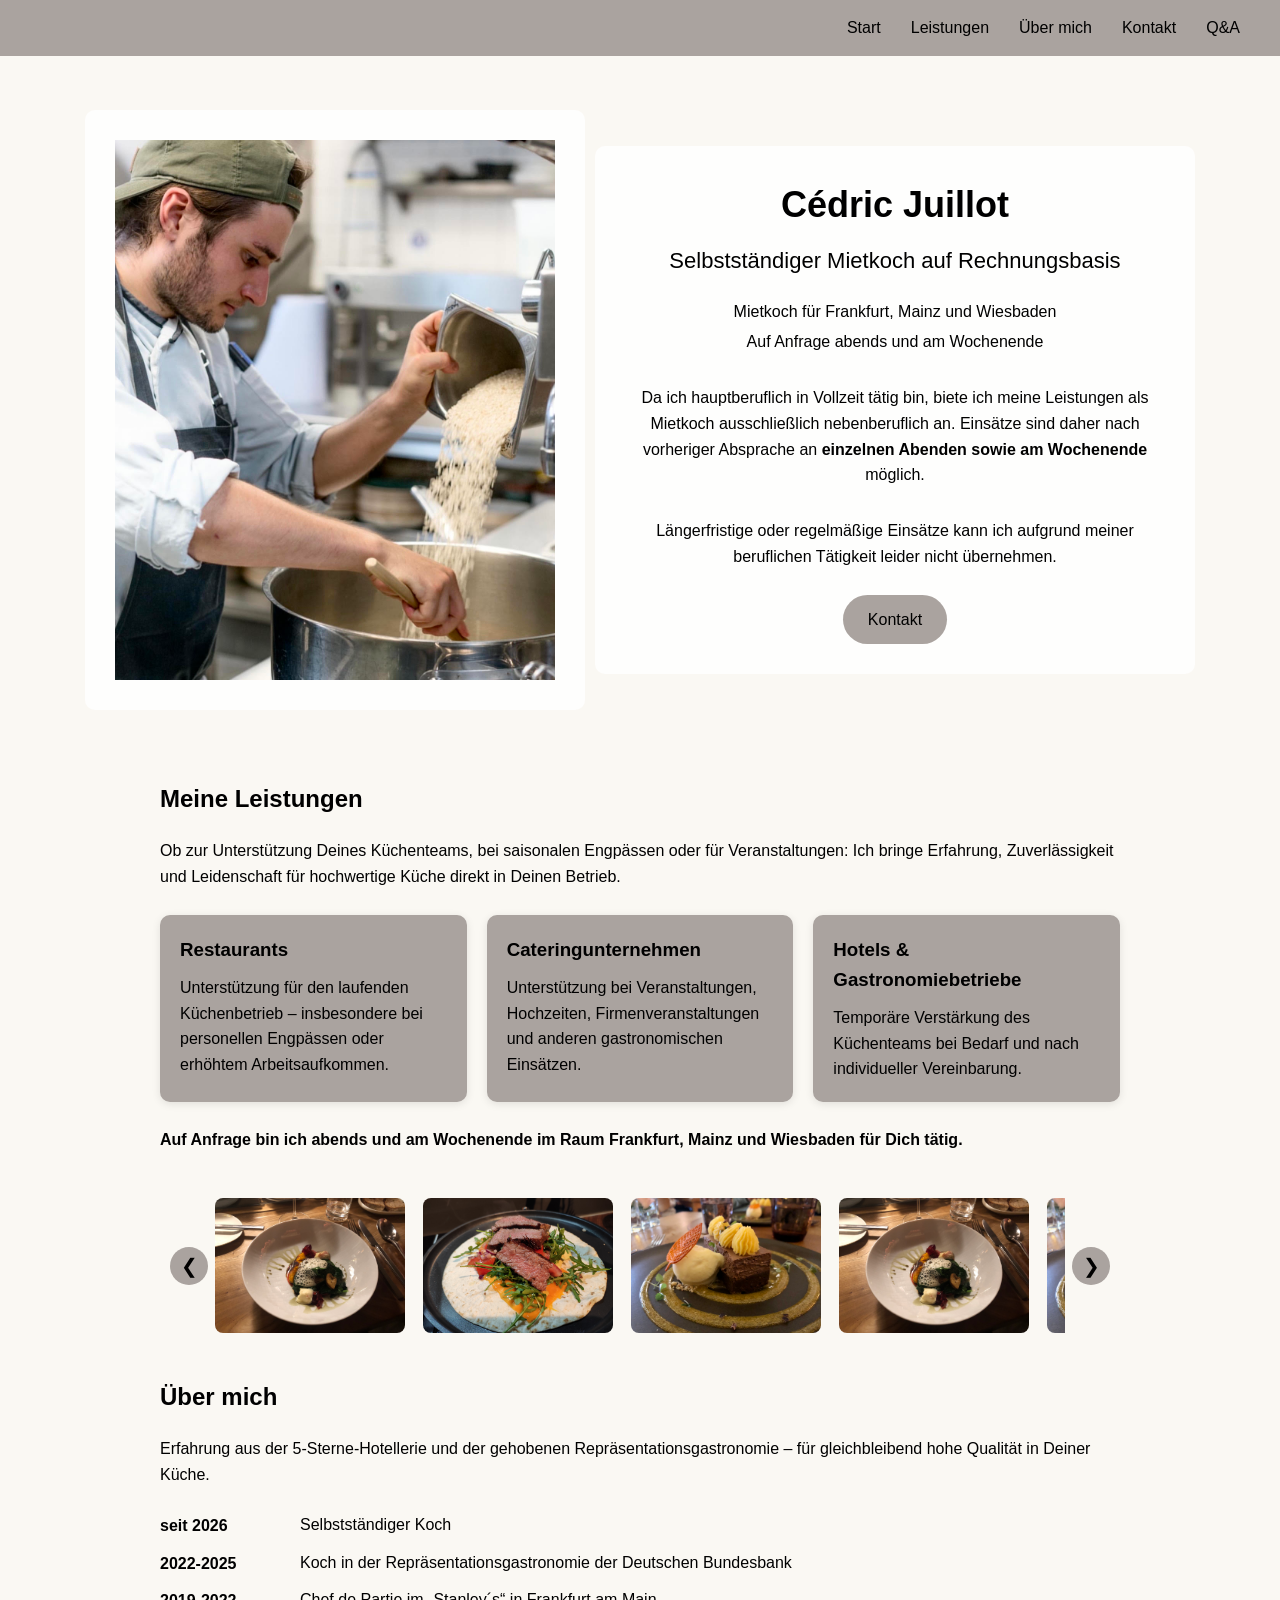
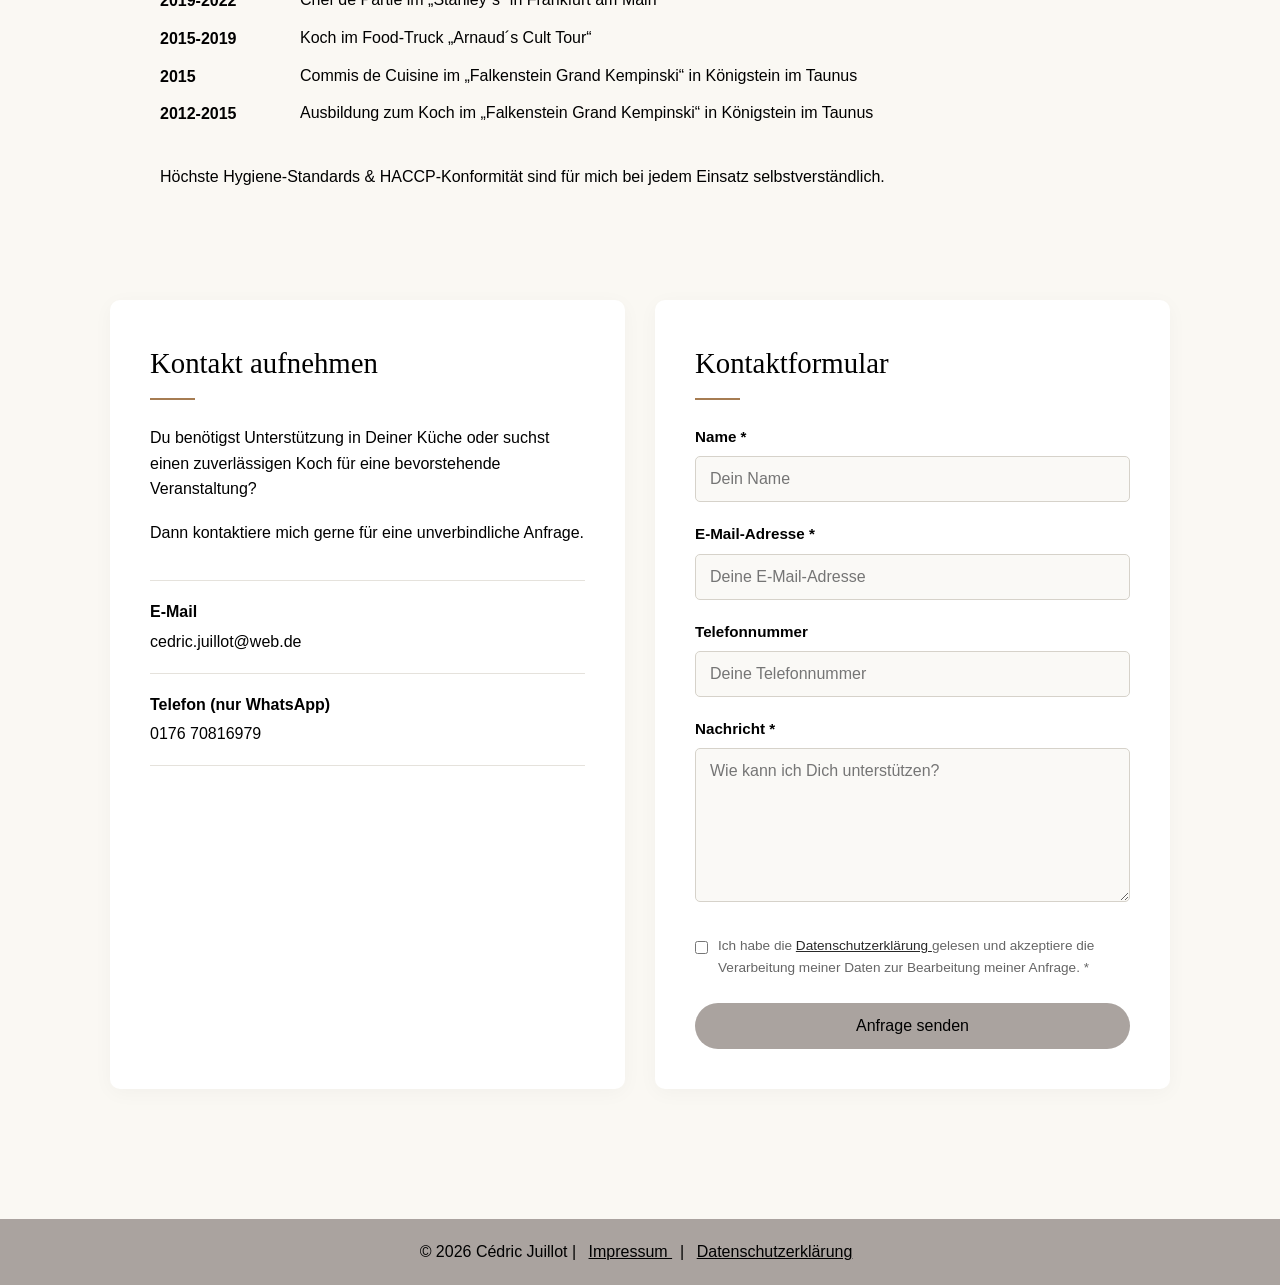
==== index.html @ 4d3fab97 "Add files via upload" ====
<!DOCTYPE html>
<html lang="de">

<head>

    <meta charset="UTF-8">
    <meta name="viewport" content="width=device-width, initial-scale=1.0">

    <title>Mietkoch Frankfurt, Mainz & Wiesbaden</title>

    <meta name="description" content="Selbstständiger Mietkoch für Restaurants, Hotels und Cateringunternehmen in Frankfurt, Mainz und Wiesbaden. Unterstützung am Abend und am Wochenende auf Anfrage.">

    <meta name="keywords" content="Mietkoch, Küchenhilfe, Restaurant, Gastronomie, Aushilfskoch, Koch, Mietkoch Frankfurt, Mietkoch Mainz, Mietkoch Wiesbaden, Mietkoch Hessen, Koch Hessen, Mietkoch Rhein-Main-Gebiet, Koch Rhein-Main-Gebiet, Mietkoch Rheinland-Pfalz, Koch Rheinland-Pfalz, auf Rechnungsbasis, selbstständiger Koch, Koch mieten Frankfurt, Vertretungskoch, Leihkoch, freiberuflicher Koch, Freelancer Koch, Leihkoch, Honorarkoch, Koch mieten Mainz, Koch mieten Wiesbaden, Koch mieten Frankfurt, Catering Koch">

    <meta name="author" content="Cédric Juillot">

    <meta name="robots" content="index, follow">

    <link rel="canonical" href="https://www.mietkoch-rheinmain.de/">

    <link rel="stylesheet" href="Juillot_Cedric.css">

    <!-- Strukturierte Daten für lokale Dienstleister -->
<script type="application/ld+json">
{
  "@context": "https://schema.org",
  "@type": "ProfessionalService",
  "name": "Cédric Juillot - Mietkoch",
  "image": "https://www.mietkoch-rheinmain.de/pictures/ich_bunt.jpg",
  "url": "https://www.mietkoch-rheinmain.de/",
  "telephone": "+4917670816979",
  "email": "cedric.juillot@web.de",
  "areaServed": [
    { "@type": "City", "name": "Frankfurt am Main" },
    { "@type": "City", "name": "Mainz" },
    { "@type": "City", "name": "Wiesbaden" }
  ],
  "knowsAbout": ["Gastronomie", "Catering", "HACCP", "Küchenleitung"],
  "description": "Selbstständiger Mietkoch für Restaurants, Hotels und Cateringunternehmen auf Rechnungsbasis."
}
</script>

<!-- Open Graph Meta Tags (für schöne Vorschauen beim Teilen auf WhatsApp/Social Media) -->
<meta property="og:title" content="Mietkoch Frankfurt, Mainz & Wiesbaden | Cédric Juillot">
<meta property="og:description" content="Selbstständiger Mietkoch für Restaurants, Hotels und Cateringunternehmen auf Rechnungsbasis.">
<meta property="og:image" content="https://www.mietkoch-rheinmain.de/pictures/ich_bunt.jpg">
<meta property="og:url" content="https://www.mietkoch-rheinmain.de/">
<meta property="og:type" content="website">

</head>


<body>


<!-- =========================
     NAVIGATION
========================= -->

<header>

    <nav>

        <a href="#start">Start</a>
        <a href="#leistungen">Leistungen</a>
        <a href="#ueber-mich">Über mich</a>
        <a href="#kontakt">Kontakt</a>
        <a href="faq.html">Q&A</a>

    </nav>

</header>


<!-- =========================
     STARTSEITE / HERO
========================= -->

<section class="hero" id="start">

    <img
        src="pictures/ich_bunt.jpg"
        alt="Cédric Juillot – selbstständiger Mietkoch in Frankfurt"
    >

    <div class="hero-text">

        <h1>Cédric Juillot</h1>

        <h2>Selbstständiger Mietkoch auf Rechnungsbasis</h2>

        <p>
            Mietkoch für Frankfurt, Mainz und Wiesbaden
        </p>

        <p>
            Auf Anfrage abends und am Wochenende
        </p>
        <br>
        <p>Da ich hauptberuflich in Vollzeit tätig bin, biete ich meine Leistungen als Mietkoch ausschließlich nebenberuflich an. Einsätze sind daher nach vorheriger Absprache an <strong> einzelnen Abenden sowie am Wochenende </strong>möglich.</p>
        <br>
        <p>Längerfristige oder regelmäßige Einsätze kann ich aufgrund meiner beruflichen Tätigkeit leider nicht übernehmen. </p>

        <a class="button" href="#kontakt">
            Kontakt
        </a>

    </div>

</section>


<!-- =========================
     INHALT
========================= -->

<div class="container">


    <!-- =========================
         LEISTUNGEN
    ========================= -->

    <section id="leistungen">

        <h2>Meine Leistungen</h2>

        <p>
            Ob zur Unterstützung Deines Küchenteams, bei saisonalen Engpässen
            oder für Veranstaltungen: Ich bringe Erfahrung, Zuverlässigkeit
            und Leidenschaft für hochwertige Küche direkt in Deinen Betrieb.
        </p>

        <br>


        <!-- Leistungs-Cards -->

        <div class="cards">


            <div class="card">

                <h3>Restaurants</h3>

                <p>
                    Unterstützung für den laufenden Küchenbetrieb –
                    insbesondere bei personellen Engpässen oder erhöhtem
                    Arbeitsaufkommen.
                </p>

            </div>


            <div class="card">

                <h3>Cateringunternehmen</h3>

                <p>
                    Unterstützung bei Veranstaltungen, Hochzeiten,
                    Firmenveranstaltungen und anderen gastronomischen Einsätzen.
                </p>

            </div>


            <div class="card">

                <h3>Hotels & Gastronomiebetriebe</h3>

                <p>
                    Temporäre Verstärkung des Küchenteams bei Bedarf
                    und nach individueller Vereinbarung.
                </p>

            </div>


        </div>


        <br>


        <p>
            <strong>
                Auf Anfrage bin ich abends und am Wochenende im Raum
                Frankfurt, Mainz und Wiesbaden für Dich tätig.
            </strong>
        </p>


    </section>


    <!-- =========================
         BILDER-SLIDER
    ========================= -->

    <section class="image-slider-section">

        <div class="image-slider">


            <!-- Pfeil links -->

            <button
                class="slider-arrow slider-prev"
                type="button"
                aria-label="Vorheriges Bild"
            >
                &#10094;
            </button>


            <!-- Bilder -->

            <div class="slider-track">


                <img
                    src="pictures/essen1.jpeg"
                    alt="Cédric Juillot bei der Arbeit"
                    class="slider-image"
                >

                <img
                    src="pictures/essen2.JPG"
                    alt="Cédric Juillot beim Kochen"
                    class="slider-image"
                >

                <img
                    src="pictures/essen3.jpeg"
                    alt="Gastronomische Küche"
                    class="slider-image"
                >

                <img
                    src="pictures/essen1.jpeg"
                    alt="Cédric Juillot in der Küche"
                    class="slider-image"
                >

                <img
                    src="pictures/essen3.jpeg"
                    alt="Professionelles Kochen"
                    class="slider-image"
                >


            </div>


            <!-- Pfeil rechts -->

            <button
                class="slider-arrow slider-next"
                type="button"
                aria-label="Nächstes Bild"
            >
                &#10095;
            </button>


        </div>

    </section>



    <!-- =========================
         LIGHTBOX
    ========================= -->

    <div
        id="lightbox"
        class="lightbox"
        aria-hidden="true"
    >

        <!-- Schließen -->

        <button
            class="lightbox-close"
            type="button"
            aria-label="Bild schließen"
        >
            &times;
        </button>


        <!-- Pfeil links -->

        <button
            class="lightbox-arrow lightbox-prev"
            type="button"
            aria-label="Vorheriges Bild"
        >
            &#10094;
        </button>


        <!-- Großes Bild -->

        <img
            id="lightbox-image"
            src=""
            alt=""
        >


        <!-- Pfeil rechts -->

        <button
            class="lightbox-arrow lightbox-next"
            type="button"
            aria-label="Nächstes Bild"
        >
            &#10095;
        </button>

    </div>



    <!-- =========================
         ÜBER MICH
    ========================= -->

    <section id="ueber-mich">

        <h2>Über mich</h2>


        <ul class="vita">

            <p>Erfahrung aus der 5-Sterne-Hotellerie und der gehobenen Repräsentationsgastronomie – für gleichbleibend hohe Qualität in Deiner Küche.</p>

            <br>

            <li>

                <span class="datum">seit 2026</span>

                <span class="beschreibung">
                    Selbstständiger Koch
                </span>

            </li>


            <li>

                <span class="datum">2022-2025</span>

                <span class="beschreibung">
                    Koch in der Repräsentationsgastronomie der Deutschen Bundesbank
                </span>

            </li>


            <li>

                <span class="datum">2019-2022</span>

                <span class="beschreibung">
                    Chef de Partie im „Stanley´s“ in Frankfurt am Main
                </span>

            </li>


            <li>

                <span class="datum">2015-2019</span>

                <span class="beschreibung">
                    Koch im Food-Truck „Arnaud´s Cult Tour“
                </span>

            </li>


            <li>

                <span class="datum">2015</span>

                <span class="beschreibung">
                    Commis de Cuisine im „Falkenstein Grand Kempinski“
                    in Königstein im Taunus
                </span>

            </li>


            <li>

                <span class="datum">2012-2015</span>

                <span class="beschreibung">
                    Ausbildung zum Koch im „Falkenstein Grand Kempinski“
                    in Königstein im Taunus
                </span>

            </li>


        </ul>


        <br>


        <p>
            Höchste Hygiene-Standards & HACCP-Konformität sind für mich bei jedem Einsatz selbstverständlich.
        </p>


    </section>


</div>



<!-- =========================
     KONTAKT
========================= -->

<section id="kontakt">

    <div class="contact-section">


        <!-- Linke Box -->

        <div class="contact-box">

            <h2>Kontakt aufnehmen</h2>

            <p>
                Du benötigst Unterstützung in Deiner Küche oder suchst
                einen zuverlässigen Koch für eine bevorstehende Veranstaltung?
            </p>

            <p>
                Dann kontaktiere mich gerne für eine unverbindliche Anfrage.
            </p>


            <div class="contact-details">


                <div class="detail">

                    <strong>E-Mail</strong>

                    <a href="mailto:cedric.juillot@web.de">
                        cedric.juillot@web.de
                    </a>

                </div>


                <div class="detail">

                    <strong>Telefon (nur WhatsApp)</strong>

                    <a href="tel:017670816979">
                        0176 70816979
                    </a>

                </div>


            </div>

        </div>



        <!-- Rechte Box / Kontaktformular -->

        <div class="contact-box">

            <h2>Kontaktformular</h2>


    <form id="kontakt-formular" action="https://formsubmit.co/cedric.juillot@web.de" method="POST">
    <input type="text" name="_honey" style="display:none">
    <input type="hidden" name="_captcha" value="false">

    <!-- Automatische Antwort -->

    <input type="hidden" name="_autoresponse" id="autoresponseInput" value="">

                <div class="form-group">

                    <label for="name">
                        Name *
                    </label>

                    <input
                        type="text"
                        id="name"
                        name="name"
                        placeholder="Dein Name"
                        autocomplete="name"
                        required
                    >

                </div>


                <div class="form-group">

                    <label for="email">
                        E-Mail-Adresse *
                    </label>

                    <input
                        type="email"
                        id="email"
                        name="email"
                        placeholder="Deine E-Mail-Adresse"
                        autocomplete="email"
                        required
                    >

                </div>


                <div class="form-group">

                    <label for="telefon">
                        Telefonnummer
                    </label>

                    <input
                        type="tel"
                        id="telefon"
                        name="telefon"
                        placeholder="Deine Telefonnummer"
                        autocomplete="tel"
                    >

                </div>


                <div class="form-group">

                    <label for="nachricht">
                        Nachricht *
                    </label>

                    <textarea
                        id="nachricht"
                        name="nachricht"
                        rows="7"
                        placeholder="Wie kann ich Dich unterstützen?"
                        required
                    ></textarea>

                </div>


                <div class="privacy-check">

                    <input
                        type="checkbox"
                        id="datenschutz"
                        name="datenschutz"
                        required
                    >

                    <label for="datenschutz">

                        Ich habe die

                        <a href="datenschutz.html">
                            Datenschutzerklärung
                        </a>

                        gelesen und akzeptiere die Verarbeitung
                        meiner Daten zur Bearbeitung meiner Anfrage. *

                    </label>

                </div>


                <button type="submit">
                    Anfrage senden
                </button>


            </form>

            <script>

    <!--Automatische Antwort JavaScript-->

  document.getElementById('kontakt-formular').addEventListener('submit', function() {
    // Holt den eingegebenen Namen und die Nachricht
    var kundenName = document.getElementById('name').value;
    var kundenNachricht = document.getElementById('nachricht').value;

    // Baut den Text für die Bestätigungs-E-Mail zusammen
    var eMailText = "Hallo " + kundenName + ",\n\n" +
                    "vielen Dank für Deine Anfrage! Ich habe Deine Nachricht erhalten und werde mich in Kürze bei Dir melden.\n\n" +
                    "----------------------------------------\n" +
                    "Deine Nachricht an mich:\n" +
                    "\"" + kundenNachricht + "\"\n" +
                    "----------------------------------------\n\n" +
                    "Viele Grüße,\n" +
                    "Cédric Juillot";

    // Schreibt den fertig zusammengebauten Text in das Formularfeld
    document.getElementById('autoresponseInput').value = eMailText;
  });
</script>

        </div>


    </div>

</section>


<!-- =========================
     FOOTER
========================= -->

<footer>

    <p>

        © 2026 Cédric Juillot |

        <a href="impressum.html">
            Impressum
        </a>

        |

        <a href="datenschutz.html">
            Datenschutzerklärung
        </a>

    </p>

</footer>



<!-- =========================
     NACH OBEN
========================= -->

<button
    id="backToTop"
    type="button"
    aria-label="Nach oben"
>
    ↑
</button>



<!-- =========================
     JAVASCRIPT
========================= -->

<script>


/* =========================================
   NACH OBEN
========================================= */

const backToTop = document.getElementById("backToTop");


window.addEventListener("scroll", function () {

    if (window.scrollY > 400) {

        backToTop.style.display = "block";

    } else {

        backToTop.style.display = "none";

    }

});


backToTop.addEventListener("click", function () {

    window.scrollTo({
        top: 0,
        behavior: "smooth"
    });

});



/* =========================================
   SLIDER
========================================= */

const sliderTrack = document.querySelector(".slider-track");
const sliderImages = document.querySelectorAll(".slider-image");

const sliderPrev = document.querySelector(".slider-prev");
const sliderNext = document.querySelector(".slider-next");


sliderPrev.addEventListener("click", function () {

    sliderTrack.scrollBy({
        left: -420,
        behavior: "smooth"
    });

});


sliderNext.addEventListener("click", function () {

    sliderTrack.scrollBy({
        left: 420,
        behavior: "smooth"
    });

});



/* =========================================
   LIGHTBOX
========================================= */

const lightbox = document.getElementById("lightbox");
const lightboxImage = document.getElementById("lightbox-image");

const lightboxClose = document.querySelector(".lightbox-close");

const lightboxPrev = document.querySelector(".lightbox-prev");
const lightboxNext = document.querySelector(".lightbox-next");


let currentImage = 0;


/* Bild öffnen */

function openLightbox(index) {

    currentImage = index;

    const image = sliderImages[currentImage];

    lightboxImage.src = image.src;
    lightboxImage.alt = image.alt;

    lightbox.classList.add("active");

    lightbox.setAttribute("aria-hidden", "false");

    document.body.classList.add("lightbox-open");

}


/* Bild schließen */

function closeLightbox() {

    lightbox.classList.remove("active");

    lightbox.setAttribute("aria-hidden", "true");

    document.body.classList.remove("lightbox-open");

}


/* Nächstes Bild */

function showNextImage() {

    currentImage++;

    if (currentImage >= sliderImages.length) {
        currentImage = 0;
    }

    const image = sliderImages[currentImage];

    lightboxImage.src = image.src;
    lightboxImage.alt = image.alt;

}


/* Vorheriges Bild */

function showPreviousImage() {

    currentImage--;

    if (currentImage < 0) {
        currentImage = sliderImages.length - 1;
    }

    const image = sliderImages[currentImage];

    lightboxImage.src = image.src;
    lightboxImage.alt = image.alt;

}


/* Auf Vorschaubild klicken */

sliderImages.forEach(function (image, index) {

    image.addEventListener("click", function () {

        openLightbox(index);

    });

});


/* Schließen */

lightboxClose.addEventListener("click", function () {

    closeLightbox();

});


/* Pfeile */

lightboxNext.addEventListener("click", function () {

    showNextImage();

});


lightboxPrev.addEventListener("click", function () {

    showPreviousImage();

});


/* Klick auf dunklen Hintergrund schließt */

lightbox.addEventListener("click", function (event) {

    if (event.target === lightbox) {

        closeLightbox();

    }

});


/* Tastatursteuerung */

document.addEventListener("keydown", function (event) {

    if (!lightbox.classList.contains("active")) {
        return;
    }


    if (event.key === "Escape") {

        closeLightbox();

    }


    if (event.key === "ArrowRight") {

        showNextImage();

    }


    if (event.key === "ArrowLeft") {

        showPreviousImage();

    }

});



/* =========================================
   BEIM NEULADEN OBEN STARTEN
========================================= */

if ("scrollRestoration" in history) {

    history.scrollRestoration = "manual";

}


window.addEventListener("load", function () {
    if (!window.location.hash) {

    window.scrollTo(0, 0);
    }

});


</script>


</body>

</html>
---- Juillot_Cedric.css ----
/* =========================================
   GRUNDLAGEN
========================================= */

* {
    box-sizing: border-box;
    margin: 0;
    padding: 0;
}


html {
    scroll-behavior: smooth;
}


body {
    margin: 0;
    padding-top: 80px;

    font-family: Arial, sans-serif;
    line-height: 1.6;

    color: black;
    background: #faf8f3;
}


section {
    scroll-margin-top: 100px;
}



/* =========================================
   HEADER / NAVIGATION
========================================= */

header {
    position: fixed;

    top: 0;
    left: 0;

    width: 100%;

    background: #aaa39f;

    padding: 15px 40px;

    z-index: 1000;

    display: flex;
    justify-content: flex-end;
    align-items: center;
}


nav {
    display: flex;
    align-items: center;

    gap: 30px;
}


nav a {
    color: black;
    text-decoration: none;

    font-size: 16px;
}


nav a:hover {
    text-decoration: underline;
}



/* =========================================
   HERO / STARTSEITE
========================================= */

.hero {
    background: url("kochen.jpg") center / cover;

    min-height: 450px;

    padding: 30px;

    display: flex;
    align-items: center;
    justify-content: center;

    gap: 10px;

    text-align: center;

    position: relative;
}


.hero img {
    width: 100%;
    max-width: 500px;

    height: 600px;

    object-fit: cover;

    border-radius: 10px;

    background: rgba(255, 255, 255, 0.85);

    padding: 30px;
}


.hero-text {
    background: rgba(255, 255, 255, 0.85);

    padding: 30px;

    border-radius: 10px;

    max-width: 600px;
}


.hero h1 {
    font-size: 36px;

    color: black;

    margin-bottom: 10px;
}


.hero h2 {
    font-size: 22px;

    font-weight: normal;

    margin-bottom: 20px;
}


.hero p {
    margin-bottom: 5px;
}


.button {
    display: inline-block;

    margin-top: 20px;

    background: #aaa39f;

    color: black;

    padding: 12px 25px;

    border-radius: 25px;

    text-decoration: none;
}


.button:hover {
 transform: translateY(-3px);
    box-shadow: 0 8px 25px rgba(0, 0, 0, 0.2);
    text-decoration: none;

}



/* =========================================
   ALLGEMEINER INHALT
========================================= */

.container {
    max-width: 1000px;

    margin: auto;

    padding: 40px 20px;
}


h2 {
    color: black;

    margin-bottom: 20px;
}



/* =========================================
   LEISTUNGEN
========================================= */

.cards {
    display: flex;

    gap: 20px;

    flex-wrap: wrap;
}


.card {
    background: #aaa39f;

    padding: 20px;

    border-radius: 10px;

    flex: 1;

    min-width: 250px;

    box-shadow:
        0 2px 8px rgba(0, 0, 0, 0.1);
}


.card h3 {
    margin-bottom: 10px;
}



/* =========================================
   BILDER-SLIDER
========================================= */

.image-slider-section {
    width: 100%;

    max-width: 1000px;

    margin: 45px auto;

    padding: 0 55px;
}


.image-slider {
    position: relative;

    display: flex;

    align-items: center;

    width: 100%;
}


.slider-track {
    display: flex;

    gap: 18px;

    width: 100%;

    overflow-x: hidden;

    scroll-behavior: smooth;
}


.slider-image {
    width: 190px;

    height: 135px;

    object-fit: cover;

    border-radius: 8px;

    cursor: pointer;

    flex-shrink: 0;

    transition:
        transform 0.2s ease,
        opacity 0.2s ease;
}


.slider-image:hover {
    transform: scale(1.04);

    opacity: 0.9;
}



/* =========================================
   SLIDER-PFEILE
========================================= */

.slider-arrow {
    position: absolute;

    top: 50%;

    transform: translateY(-50%);

    width: 38px;
    height: 38px;

    border: none;

    border-radius: 50%;

    background: #aaa39f;

    color: black;

    font-size: 20px;

    cursor: pointer;

    z-index: 5;

    display: flex;

    align-items: center;
    justify-content: center;
}


.slider-arrow:hover {
    opacity: 0.75;
}


.slider-prev {
    left: -45px;
}


.slider-next {
    right: -45px;
}



/* =========================================
   LIGHTBOX
========================================= */

.lightbox {
    position: fixed;

    inset: 0;

    width: 100%;
    height: 100%;

    background: rgba(0, 0, 0, 0.92);

    display: none;

    align-items: center;
    justify-content: center;

    z-index: 99999;
}


.lightbox.active {
    display: flex;
}


/* Großes Bild */

#lightbox-image {
    display: block;

    max-width: 82vw;

    max-height: 82vh;

    width: auto;
    height: auto;

    object-fit: contain;

    border-radius: 6px;

    box-shadow:
        0 5px 30px rgba(0, 0, 0, 0.5);
}



/* Schließen */

.lightbox-close {
    position: absolute;

    top: 20px;
    right: 30px;

    border: none;

    background: transparent;

    color: white;

    font-size: 45px;

    line-height: 1;

    cursor: pointer;

    z-index: 10;
}


.lightbox-close:hover {
    opacity: 0.7;
}



/* Pfeile */

.lightbox-arrow {
    position: absolute;

    top: 50%;

    transform: translateY(-50%);

    width: 52px;
    height: 52px;

    border: none;

    border-radius: 50%;

    background: rgba(255, 255, 255, 0.85);

    color: black;

    font-size: 25px;

    cursor: pointer;

    display: flex;

    align-items: center;
    justify-content: center;

    z-index: 10;
}


.lightbox-arrow:hover {
    background: white;
}


.lightbox-prev {
    left: 30px;
}


.lightbox-next {
    right: 30px;
}


/* Während Lightbox offen ist nicht scrollen */

body.lightbox-open {
    overflow: hidden;
}



/* =========================================
   ÜBER MICH / VITA
========================================= */

.vita {
    list-style: none;

    padding: 0;

    margin: 0;
}


.vita li {
    display: grid;

    grid-template-columns: 120px 1fr;

    column-gap: 20px;

    margin-bottom: 12px;
}


.datum {
    font-weight: 600;

    white-space: nowrap;
}


.beschreibung {
    line-height: 1.5;
}



/* =========================================
   KONTAKTBEREICH
========================================= */

.contact-section {
    max-width: 1100px;

    margin: 0 auto;

    padding: 70px 20px 90px;

    display: grid;

    grid-template-columns: 1fr 1fr;

    gap: 30px;
}


.contact-box {
    background: white;

    padding: 40px;

    border-radius: 10px;

    box-shadow:
        0 4px 20px rgba(0, 0, 0, 0.035);
}


.contact-box h2 {
    font-family: Georgia, "Times New Roman", serif;

    font-size: 1.8rem;

    font-weight: 400;

    margin-bottom: 25px;
}


.contact-box h2::after {
    content: "";

    display: block;

    width: 45px;

    height: 2px;

    background: #a67c52;

    margin-top: 12px;
}


.contact-box p {
    margin-bottom: 18px;
}



/* =========================================
   KONTAKTDATEN
========================================= */

.contact-details {
    margin-top: 35px;
}


.detail {
    padding: 18px 0;

    border-bottom: 1px solid #e5e2dc;
}


.detail:first-child {
    border-top: 1px solid #e5e2dc;
}


.detail strong {
    display: block;

    margin-bottom: 4px;
}


.detail a {
    color: black;

    text-decoration: none;
}


.detail a:hover {
    t transform: translateY(-3px);
    box-shadow: 0 8px 25px rgba(0, 0, 0, 0.2);
    text-decoration: none;
}



/* =========================================
   FORMULAR
========================================= */

.form-group {
    margin-bottom: 20px;
}


.form-group label {
    display: block;

    font-weight: 600;

    margin-bottom: 7px;

    font-size: 0.95rem;
}


.form-group input,
.form-group textarea {
    width: 100%;

    padding: 13px 14px;

    border: 1px solid #d6d2ca;

    border-radius: 5px;

    background: #faf9f6;

    color: #292929;

    font-family: inherit;

    font-size: 1rem;

    transition:
        border-color 0.2s ease,
        background 0.2s ease;
}


.form-group textarea {
    resize: vertical;

    min-height: 150px;
}


.form-group input:focus,
.form-group textarea:focus {
    outline: none;

    border-color: #a67c52;

    background: white;
}



/* =========================================
   DATENSCHUTZ CHECKBOX
========================================= */

.privacy-check {
    display: flex;

    align-items: flex-start;

    gap: 10px;

    margin: 25px 0;

    font-size: 0.85rem;

    color: #666;
}


.privacy-check input {
    margin-top: 6px;

    flex-shrink: 0;
}


.privacy-check a {
    color: #292929;
}



/* =========================================
   ABSENDEN BUTTON
========================================= */

.contact-box button {
    width: 100%;

    padding: 14px 25px;

    border: none;

    border-radius: 50px; /* Abgerundete Pillenform */

    background: #aaa39f;

    color: black;

    font-family: inherit;

    font-size: 1rem;

    cursor: pointer;

    transition: opacity 0.2s ease;
}


.contact-box button:hover {
     transform: translateY(-3px);
    box-shadow: 0 8px 25px rgba(0, 0, 0, 0.2);
    text-decoration: none;
}



/* =========================================
   FOOTER
========================================= */

footer {
    background: #aaa39f;

    color: black;

    text-align: center;

    padding: 20px;

    margin-top: 40px;
}


footer a {
    color: black;

    margin: 0 8px;
}



/* =========================================
   PFEIL NACH OBEN
========================================= */

#backToTop {
    position: fixed;

    bottom: 30px;
    right: 30px;

    width: 45px;
    height: 45px;

    border: none;

    border-radius: 50%;

    background: #aaa39f;

    color: black;

    font-size: 24px;

    cursor: pointer;

    display: none;

    box-shadow:
        0 3px 10px rgba(0, 0, 0, 0.2);

    z-index: 1000;

    transition:
        opacity 0.3s ease,
        transform 0.3s ease;
}


#backToTop:hover {
    transform: translateY(-3px);
}



/* =========================================
   TABLET
========================================= */

@media (max-width: 800px) {

    .contact-section {
        grid-template-columns: 1fr;
    }

}



/* =========================================
   MOBILE
========================================= */

@media (max-width: 700px) {


    /* Header */

    header {
        padding: 10px 15px;

        justify-content: center;
    }


    nav {
        width: 100%;

        justify-content: center;

        flex-wrap: wrap;

        gap: 8px 18px;
    }


    nav a {
        font-size: 14px;
    }



    /* Hero */

    .hero {
        min-height: auto;

        padding: 25px 15px 35px;

        flex-direction: column;

        gap: 20px;
    }


    .hero img {
        position: relative;

        width: 100%;

        max-width: 350px;

        height: 300px;

        padding: 0;

        object-fit: cover;
    }


    .hero-text {
        width: 100%;

        max-width: 500px;

        padding: 20px;
    }


    .hero h1 {
        font-size: 30px;
    }


    .hero h2 {
        font-size: 19px;
    }


    .hero p {
        font-size: 16px;
    }



    /* Inhalt */

    .container {
        width: 100%;

        padding: 35px 18px;
    }


    h2 {
        font-size: 26px;
    }



    /* Cards */

    .cards {
        flex-direction: column;

        gap: 15px;
    }


    .card {
        width: 100%;

        min-width: 0;

        padding: 20px;
    }



    /* Slider */

    .image-slider-section {
        margin: 35px auto;

        padding: 0 40px;
    }


    .slider-track {
        gap: 12px;
    }


    .slider-image {
        width: 145px;

        height: 105px;
    }


    .slider-prev {
        left: -35px;
    }


    .slider-next {
        right: -35px;
    }



    /* Lightbox */

    #lightbox-image {
        max-width: 90vw;

        max-height: 80vh;
    }


    .lightbox-close {
        top: 15px;

        right: 20px;

        font-size: 38px;
    }


    .lightbox-arrow {
        width: 42px;

        height: 42px;

        font-size: 20px;
    }


    .lightbox-prev {
        left: 10px;
    }


    .lightbox-next {
        right: 10px;
    }



    /* Vita */

    .vita li {
        grid-template-columns: 90px 1fr;

        column-gap: 12px;

        font-size: 14px;
    }


    .datum {
        white-space: normal;
    }



    /* Kontakt */

    .contact-section {
        grid-template-columns: 1fr;

        padding: 45px 15px 60px;

        gap: 20px;
    }


    .contact-box {
        width: 100%;

        padding: 25px 20px;
    }


    .contact-box h2 {
        font-size: 25px;
    }



    /* Formular */

    .form-group input,
    .form-group textarea {
        width: 100%;

        max-width: 100%;

        font-size: 16px;
    }


    .form-group textarea {
        min-height: 130px;
    }



    /* Datenschutz */

    .privacy-check {
        font-size: 13px;

        gap: 8px;
    }



    /* Footer */

    footer {
        padding: 20px 15px;

        font-size: 14px;
    }



    /* Nach oben */

    #backToTop {
        width: 42px;

        height: 42px;

        right: 15px;

        bottom: 15px;

        font-size: 21px;
    }

}



/* =========================================
   SEHR KLEINE SMARTPHONES
========================================= */

@media (max-width: 400px) {


    nav {
        gap: 6px 12px;
    }


    nav a {
        font-size: 13px;
    }


    .hero {
        padding-top: 20px;
    }


    .hero img {
        max-width: 290px;

        height: 270px;
    }


    .hero-text {
        padding: 18px;
    }


    .hero h1 {
        font-size: 27px;
    }


    .container {
        padding-left: 15px;

        padding-right: 15px;
    }


    .vita li {
        grid-template-columns: 75px 1fr;

        font-size: 13px;

        column-gap: 10px;
    }


    .contact-box {
        padding: 22px 17px;
    }

}
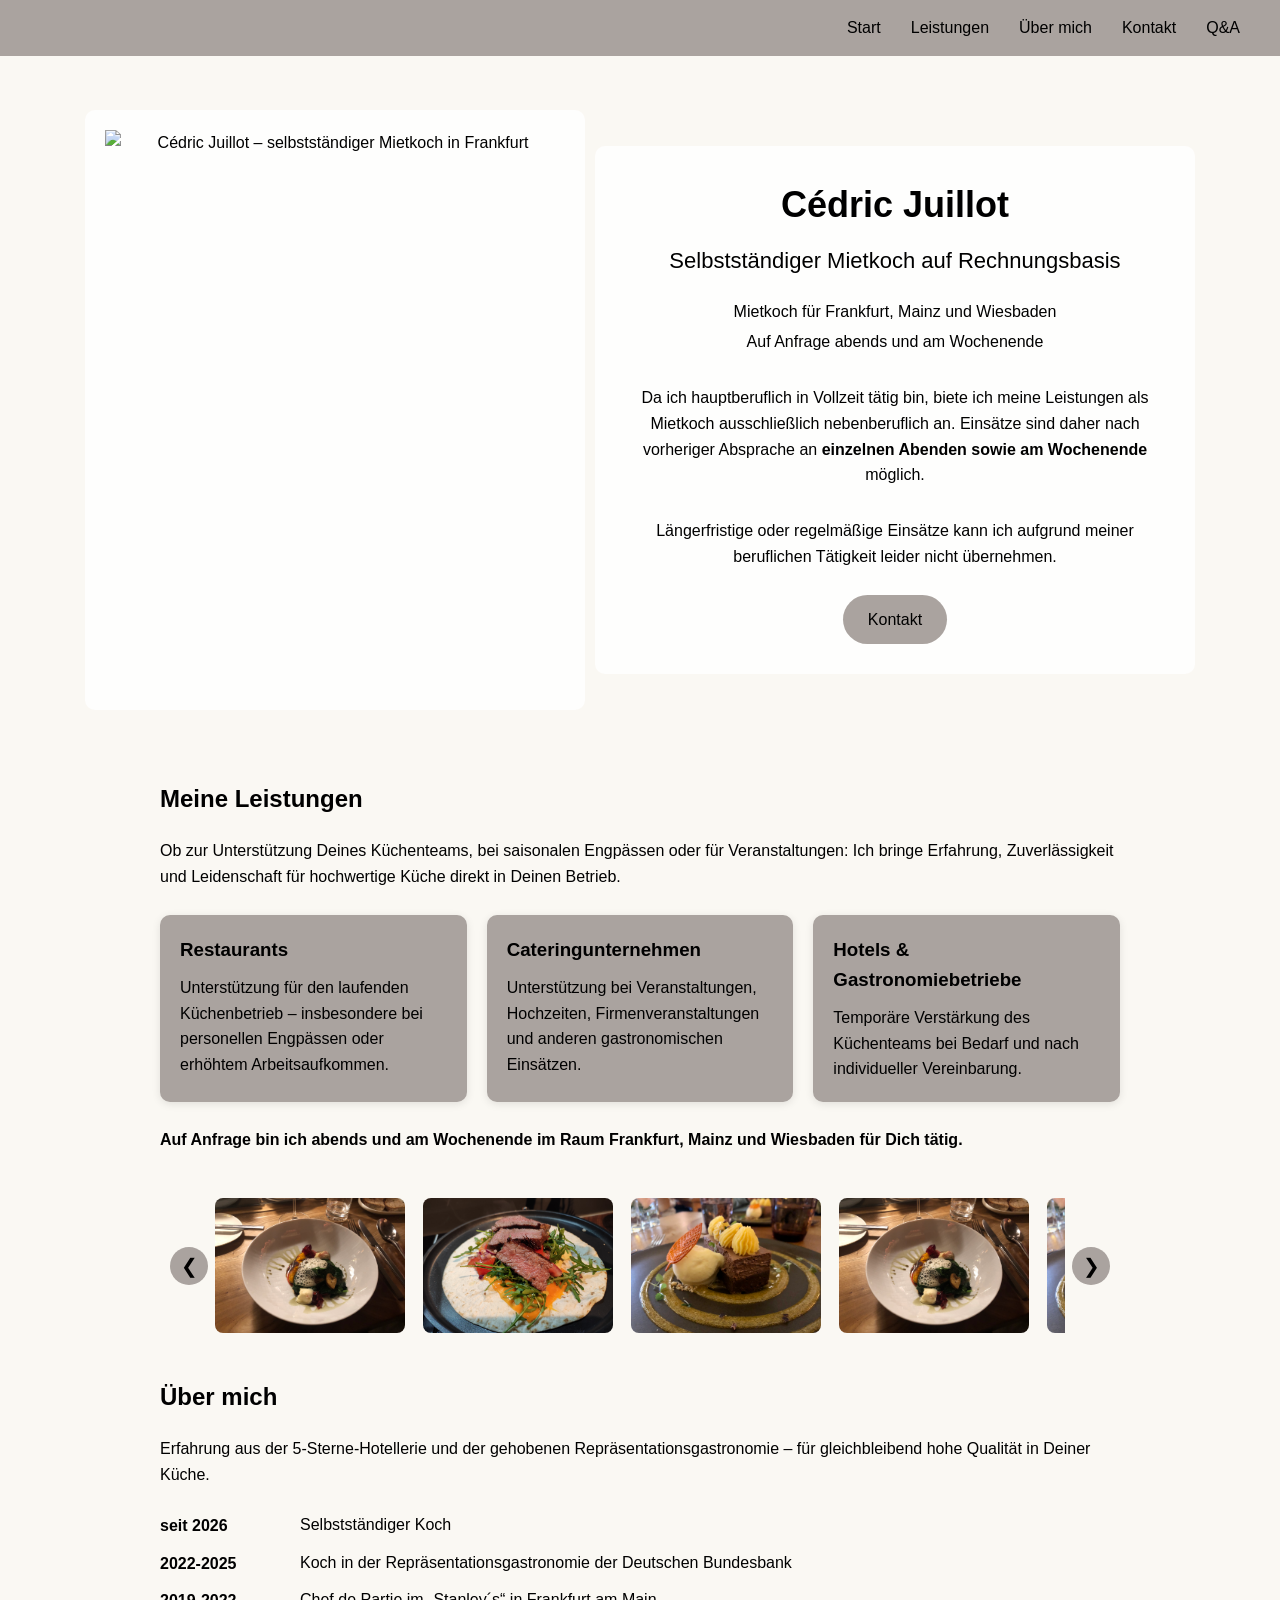
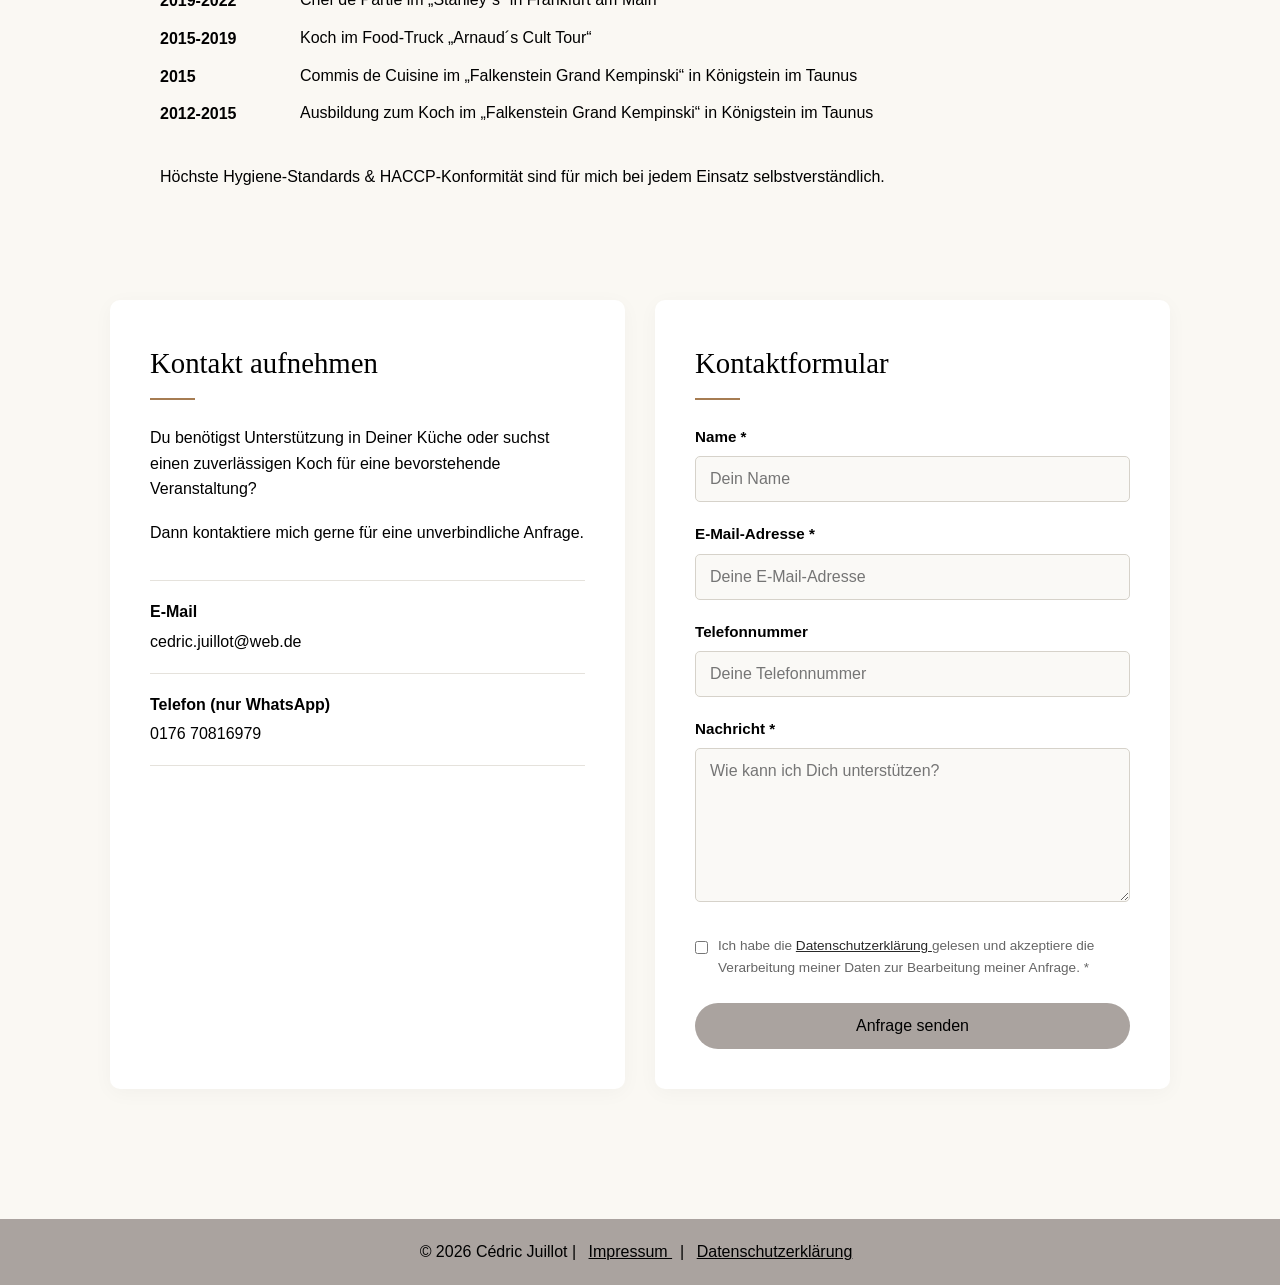
==== commit da71b81f: "Add files via upload" ====
--- a/index.html
+++ b/index.html
@@ -79,7 +79,7 @@
 <section class="hero" id="start">
 
     <img
-        src="pictures/ich_bunt.jpg"
+        src="pictures/bild.png"
         alt="Cédric Juillot – selbstständiger Mietkoch in Frankfurt"
     >
 
--- a/Juillot_Cedric.css
+++ b/Juillot_Cedric.css
@@ -113,7 +113,7 @@
 
     background: rgba(255, 255, 255, 0.85);
 
-    padding: 30px;
+    padding: 20px;
 }
 
 
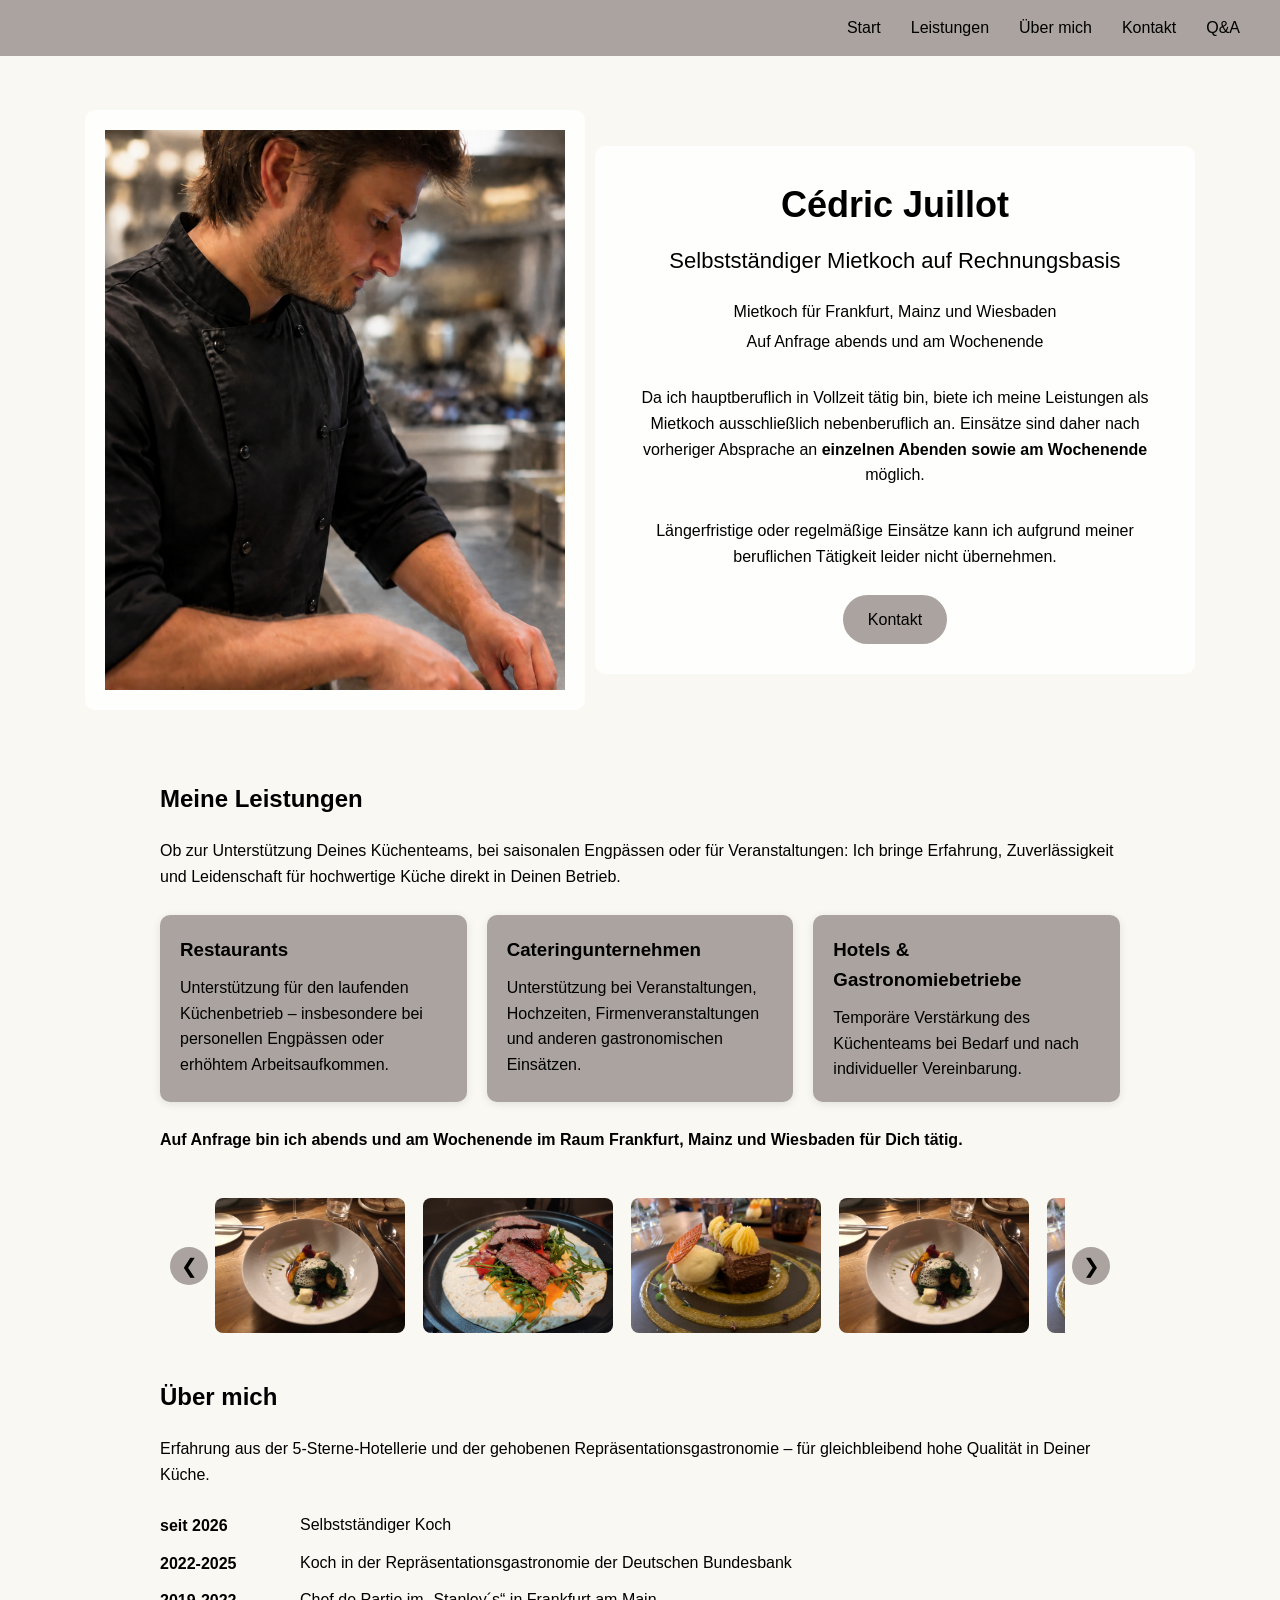
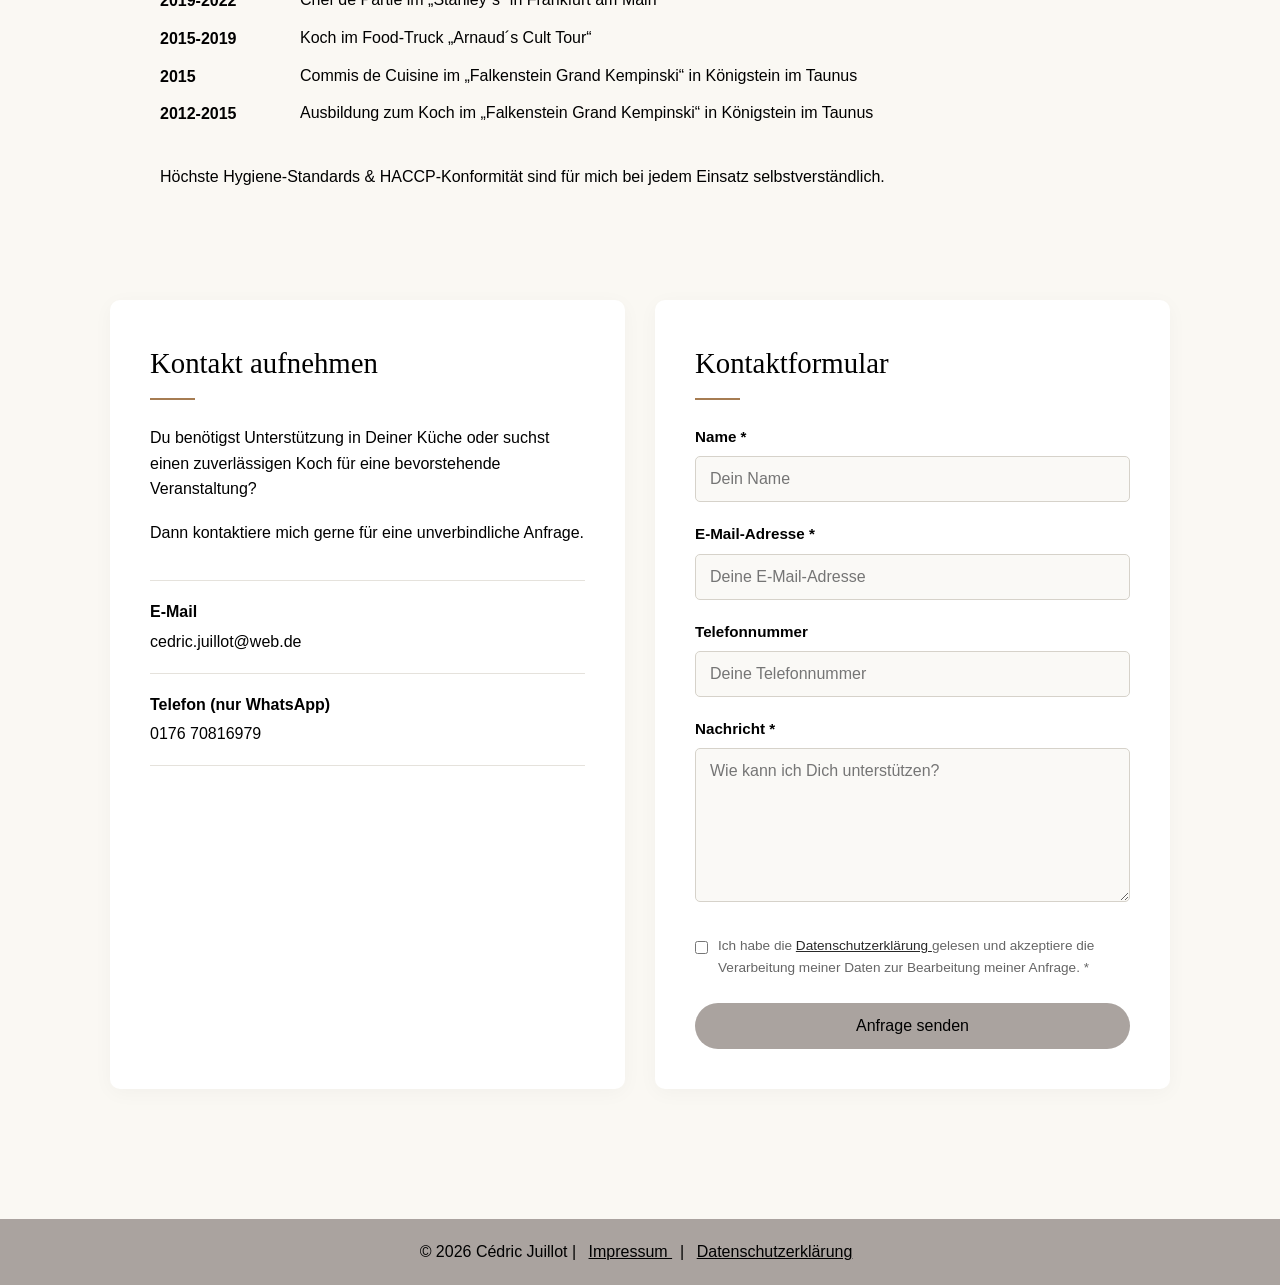
==== commit 0ffff4f1: "Add files via upload" ====
--- a/index.html
+++ b/index.html
@@ -19,6 +19,9 @@
     <link rel="canonical" href="https://www.mietkoch-rheinmain.de/">
 
     <link rel="stylesheet" href="Juillot_Cedric.css">
+
+    <link rel="icon" type="image/png" sizes="32x32" href="pictures/logo_transparent.png">
+<link rel="apple-touch-icon" sizes="180x180" href="pictures/logo_transparent.png">
 
     <!-- Strukturierte Daten für lokale Dienstleister -->
 <script type="application/ld+json">
--- a/Juillot_Cedric.css
+++ b/Juillot_Cedric.css
@@ -82,6 +82,10 @@
    HERO / STARTSEITE
 ========================================= */
 
+/* =========================================
+   HERO / STARTSEITE
+========================================= */
+
 .hero {
     background: url("kochen.jpg") center / cover;
 
@@ -169,10 +173,9 @@
 
 
 .button:hover {
- transform: translateY(-3px);
+    transform: translateY(-3px);
     box-shadow: 0 8px 25px rgba(0, 0, 0, 0.2);
     text-decoration: none;
-
 }
 
 
@@ -845,6 +848,10 @@
    MOBILE
 ========================================= */
 
+/* =========================================
+   MOBILE
+========================================= */
+
 @media (max-width: 700px) {
 
 
@@ -887,18 +894,17 @@
     }
 
 
+  /* Mobile / Hero Bild */
+    /* Hero Bild für Smartphones ohne Rahmen */
     .hero img {
         position: relative;
-
         width: 100%;
-
-        max-width: 350px;
-
-        height: 300px;
-
-        padding: 0;
-
-        object-fit: cover;
+        max-width: 100%;
+        height: 250px; /* Höhe je nach Wunsch anpassen */
+        padding: 0;          /* Entfernt den Innenabstand (Rahmen-Effekt) */
+        background: none;    /* Entfernt den weißen Hintergrund */
+        border-radius: 10px;    /* Optional: Falls die Ecken nicht mehr abgerundet sein sollen */
+        object-fit: contain; /* Zeigt das gesamte Bild ohne Abschneiden */
     }
 
 
@@ -923,7 +929,7 @@
 
     .hero p {
         font-size: 16px;
-    }
+    
 
 
 
@@ -1128,6 +1134,7 @@
 
 
 
+
 /* =========================================
    SEHR KLEINE SMARTPHONES
 ========================================= */
@@ -1150,10 +1157,16 @@
     }
 
 
+    /* Hero Bild für Smartphones ohne Rahmen */
     .hero img {
-        max-width: 290px;
-
-        height: 270px;
+        position: relative;
+        width: 100%;
+        max-width: 100%;
+        height: 250px; /* Höhe je nach Wunsch anpassen */
+        padding: 0;          /* Entfernt den Innenabstand (Rahmen-Effekt) */
+        background: none;    /* Entfernt den weißen Hintergrund */
+        border-radius: 30px;    /* Optional: Falls die Ecken nicht mehr abgerundet sein sollen */
+        object-fit: contain; /* Zeigt das gesamte Bild ohne Abschneiden */
     }
 
 
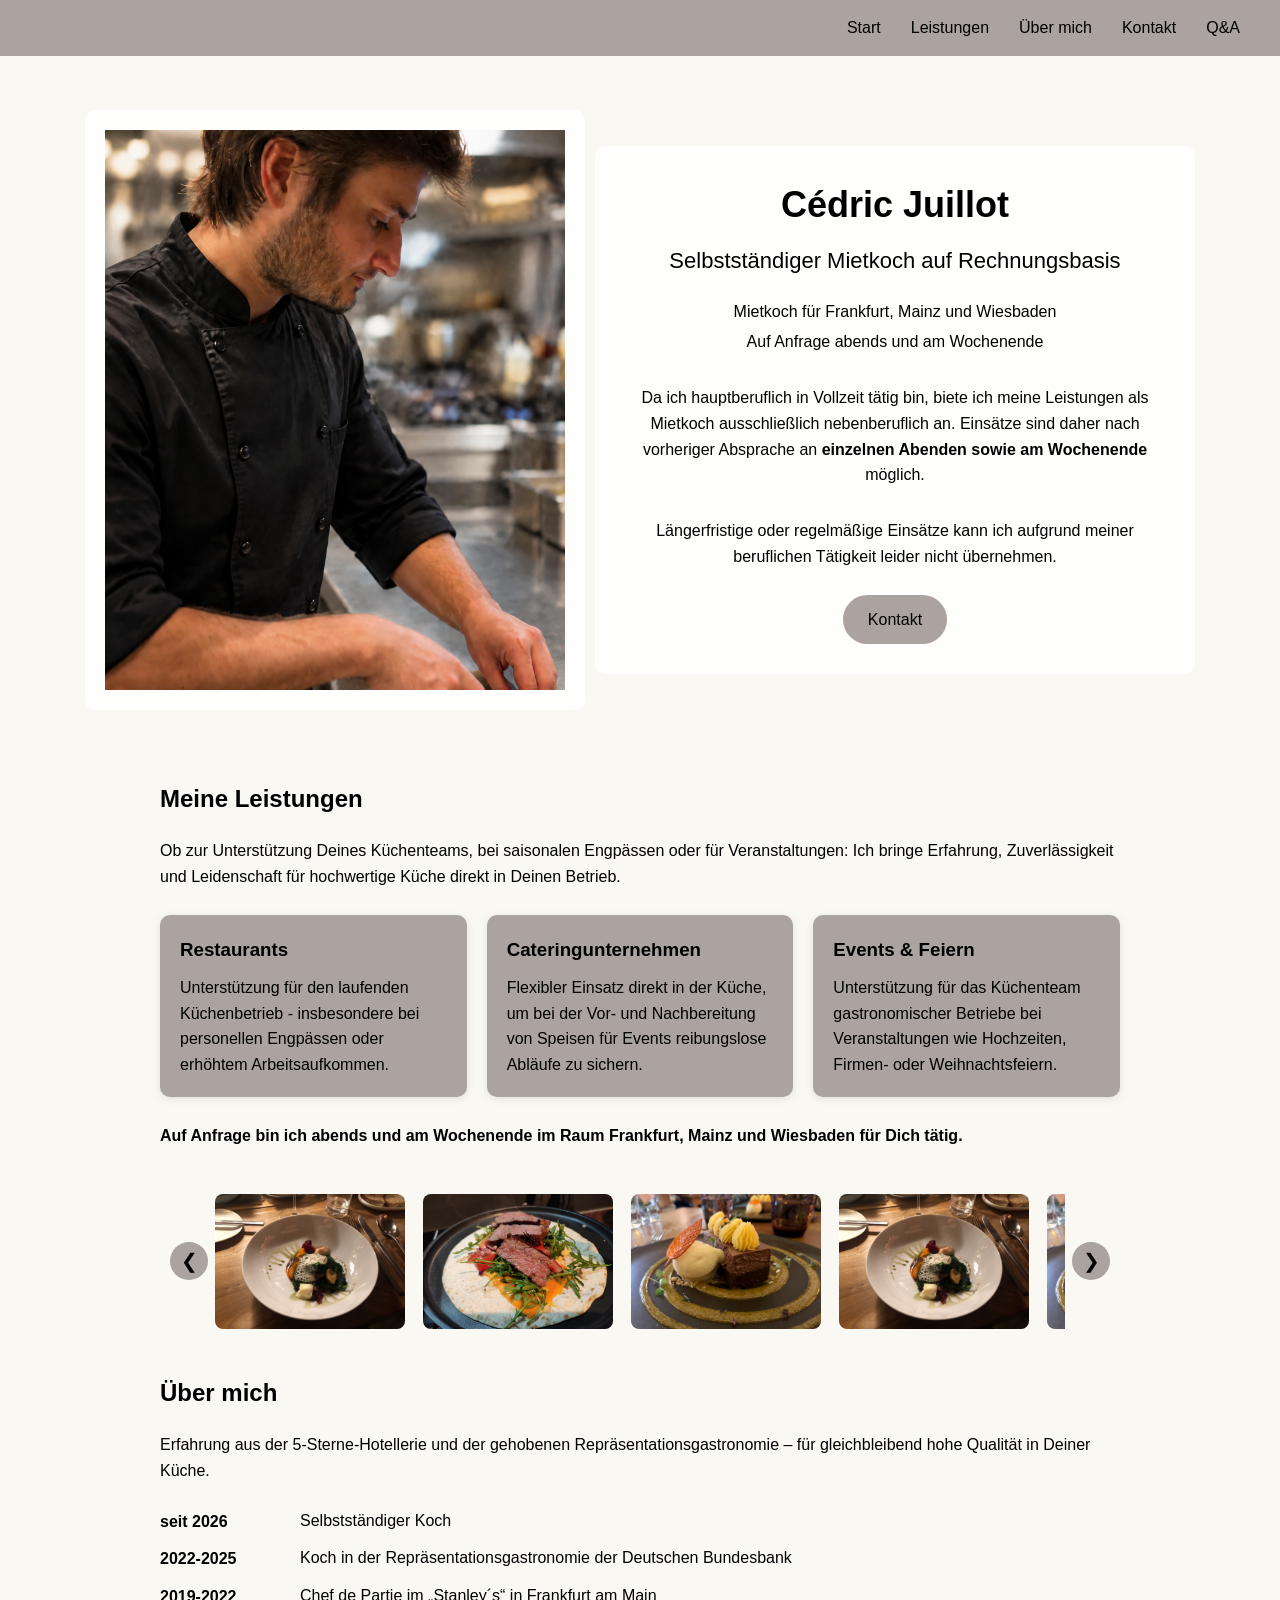
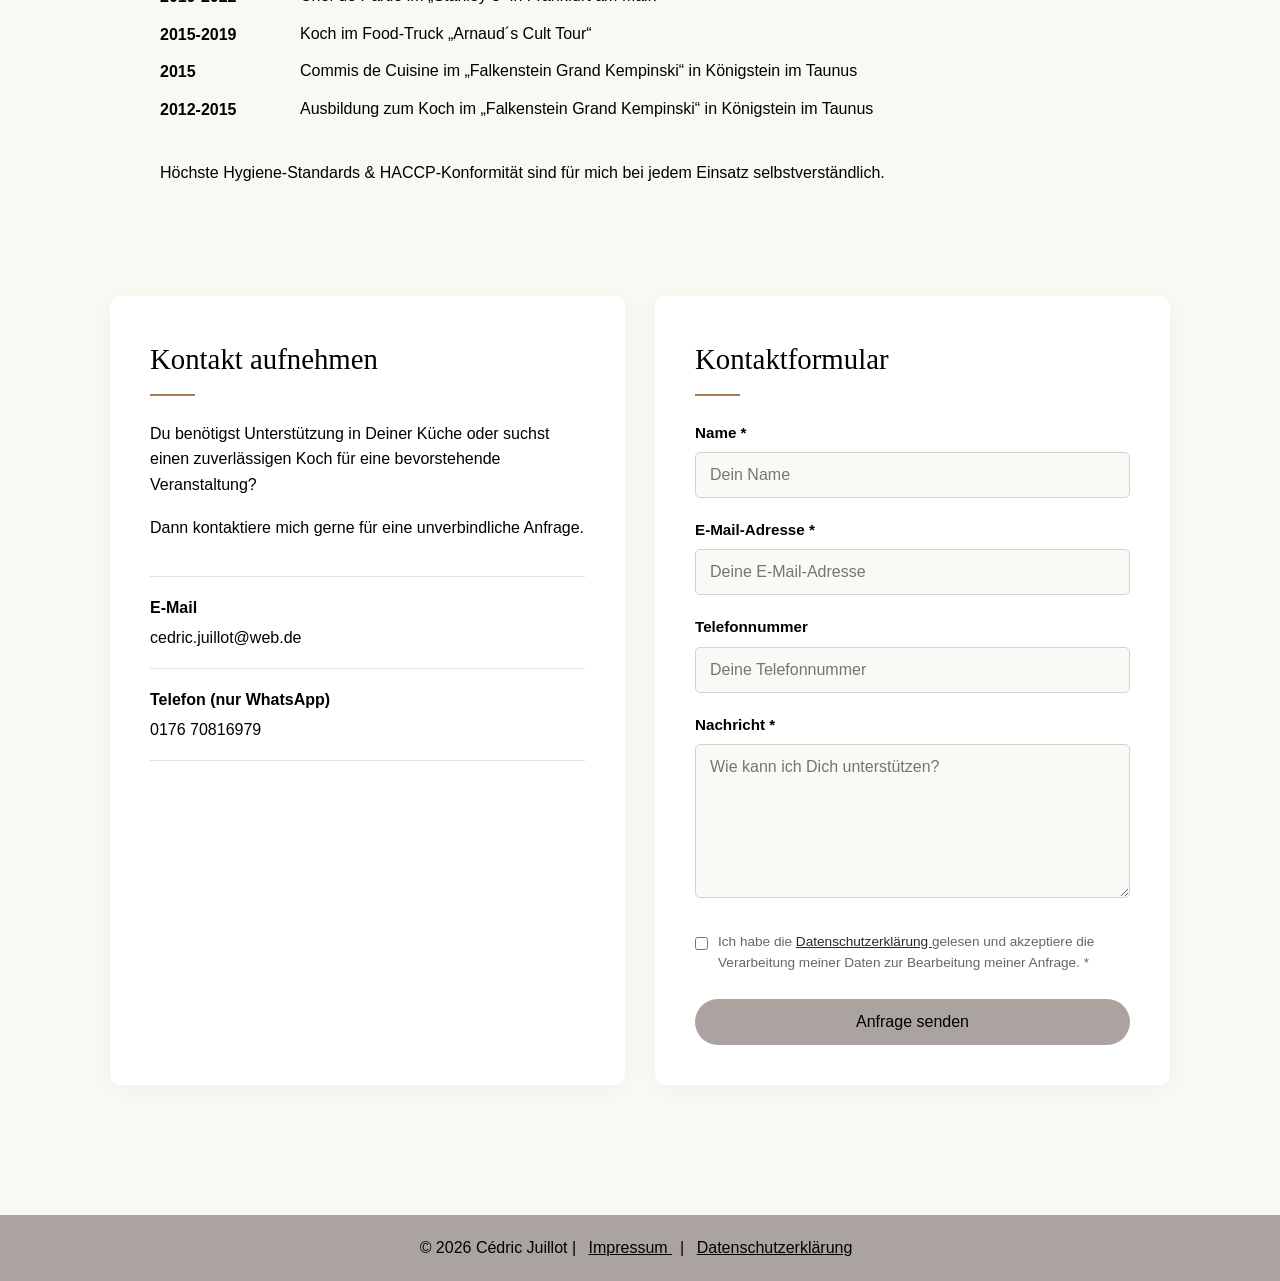
==== commit 53076355: "Add files via upload" ====
--- a/index.html
+++ b/index.html
@@ -2,54 +2,65 @@
 <html lang="de">
 
 <head>
-
     <meta charset="UTF-8">
     <meta name="viewport" content="width=device-width, initial-scale=1.0">
 
-    <title>Mietkoch Frankfurt, Mainz & Wiesbaden</title>
+    <title>Mietkoch Cédric Juillot – Frankfurt, Mainz & Wiesbaden</title>
 
     <meta name="description" content="Selbstständiger Mietkoch für Restaurants, Hotels und Cateringunternehmen in Frankfurt, Mainz und Wiesbaden. Unterstützung am Abend und am Wochenende auf Anfrage.">
-
-    <meta name="keywords" content="Mietkoch, Küchenhilfe, Restaurant, Gastronomie, Aushilfskoch, Koch, Mietkoch Frankfurt, Mietkoch Mainz, Mietkoch Wiesbaden, Mietkoch Hessen, Koch Hessen, Mietkoch Rhein-Main-Gebiet, Koch Rhein-Main-Gebiet, Mietkoch Rheinland-Pfalz, Koch Rheinland-Pfalz, auf Rechnungsbasis, selbstständiger Koch, Koch mieten Frankfurt, Vertretungskoch, Leihkoch, freiberuflicher Koch, Freelancer Koch, Leihkoch, Honorarkoch, Koch mieten Mainz, Koch mieten Wiesbaden, Koch mieten Frankfurt, Catering Koch">
-
     <meta name="author" content="Cédric Juillot">
-
     <meta name="robots" content="index, follow">
 
     <link rel="canonical" href="https://www.mietkoch-rheinmain.de/">
-
     <link rel="stylesheet" href="Juillot_Cedric.css">
 
-    <link rel="icon" type="image/png" sizes="32x32" href="pictures/logo_transparent.png">
-<link rel="apple-touch-icon" sizes="180x180" href="pictures/logo_transparent.png">
-
-    <!-- Strukturierte Daten für lokale Dienstleister -->
-<script type="application/ld+json">
-{
-  "@context": "https://schema.org",
-  "@type": "ProfessionalService",
-  "name": "Cédric Juillot - Mietkoch",
-  "image": "https://www.mietkoch-rheinmain.de/pictures/ich_bunt.jpg",
-  "url": "https://www.mietkoch-rheinmain.de/",
-  "telephone": "+4917670816979",
-  "email": "cedric.juillot@web.de",
-  "areaServed": [
-    { "@type": "City", "name": "Frankfurt am Main" },
-    { "@type": "City", "name": "Mainz" },
-    { "@type": "City", "name": "Wiesbaden" }
-  ],
-  "knowsAbout": ["Gastronomie", "Catering", "HACCP", "Küchenleitung"],
-  "description": "Selbstständiger Mietkoch für Restaurants, Hotels und Cateringunternehmen auf Rechnungsbasis."
-}
-</script>
-
-<!-- Open Graph Meta Tags (für schöne Vorschauen beim Teilen auf WhatsApp/Social Media) -->
-<meta property="og:title" content="Mietkoch Frankfurt, Mainz & Wiesbaden | Cédric Juillot">
-<meta property="og:description" content="Selbstständiger Mietkoch für Restaurants, Hotels und Cateringunternehmen auf Rechnungsbasis.">
-<meta property="og:image" content="https://www.mietkoch-rheinmain.de/pictures/ich_bunt.jpg">
-<meta property="og:url" content="https://www.mietkoch-rheinmain.de/">
-<meta property="og:type" content="website">
-
+    <!-- Favicons -->
+    <link rel="icon" type="image/png" sizes="32x32" href="pictures/logo.png">
+    <link rel="apple-touch-icon" sizes="180x180" href="pictures/logo.png">
+
+    <!-- Open Graph (Social Media & Vorschau) -->
+    <meta property="og:site_name" content="Mietkoch Cédric Juillot">
+    <meta property="og:title" content="Mietkoch Cédric Juillot | Frankfurt, Mainz & Wiesbaden">
+    <meta property="og:description" content="Selbstständiger Mietkoch für Restaurants, Hotels und Cateringunternehmen auf Rechnungsbasis.">
+    <meta property="og:image" content="https://www.mietkoch-rheinmain.de/pictures/bild.jpg">
+    <meta property="og:url" content="https://www.mietkoch-rheinmain.de/">
+    <meta property="og:type" content="website">
+    <meta property="og:locale" content="de_DE">
+
+    <!-- 1. Schema: Website-Name für die Google-Vorschauzeile -->
+    <script type="application/ld+json">
+    {
+      "@context": "https://schema.org",
+      "@type": "WebSite",
+      "name": "Mietkoch Cédric Juillot",
+      "alternateName": "Mietkoch Cédric Juillot Frankfurt",
+      "url": "https://www.mietkoch-rheinmain.de/"
+    }
+    </script>
+
+    <!-- 2. Schema: Dienstleister-Informationen -->
+    <script type="application/ld+json">
+    {
+      "@context": "https://schema.org",
+      "@type": "ProfessionalService",
+      "name": "Mietkoch Cédric Juillot",
+      "image": "https://www.mietkoch-rheinmain.de/pictures/ich_bunt.jpg",
+      "url": "https://www.mietkoch-rheinmain.de/",
+      "telephone": "+4917670816979",
+      "email": "cedric.juillot@web.de",
+      "address": {
+        "@type": "PostalAddress",
+        "addressCountry": "DE"
+      },
+      "areaServed": [
+        { "@type": "City", "name": "Frankfurt am Main" },
+        { "@type": "City", "name": "Mainz" },
+        { "@type": "City", "name": "Wiesbaden" }
+      ],
+      "knowsAbout": ["Gastronomie", "Catering", "HACCP", "Küchenleitung"],
+      "description": "Selbstständiger Mietkoch für Restaurants, Hotels und Cateringunternehmen auf Rechnungsbasis."
+    }
+    </script>
 </head>
 
 
@@ -147,9 +158,7 @@
                 <h3>Restaurants</h3>
 
                 <p>
-                    Unterstützung für den laufenden Küchenbetrieb –
-                    insbesondere bei personellen Engpässen oder erhöhtem
-                    Arbeitsaufkommen.
+                    Unterstützung für den laufenden Küchenbetrieb - insbesondere bei personellen Engpässen oder erhöhtem Arbeitsaufkommen.
                 </p>
 
             </div>
@@ -160,8 +169,7 @@
                 <h3>Cateringunternehmen</h3>
 
                 <p>
-                    Unterstützung bei Veranstaltungen, Hochzeiten,
-                    Firmenveranstaltungen und anderen gastronomischen Einsätzen.
+                    Flexibler Einsatz direkt in der Küche, um bei der Vor- und Nachbereitung von Speisen für Events reibungslose Abläufe zu sichern.
                 </p>
 
             </div>
@@ -169,11 +177,10 @@
 
             <div class="card">
 
-                <h3>Hotels & Gastronomiebetriebe</h3>
+                <h3>Events & Feiern</h3>
 
                 <p>
-                    Temporäre Verstärkung des Küchenteams bei Bedarf
-                    und nach individueller Vereinbarung.
+                    Unterstützung für das Küchenteam gastronomischer Betriebe bei Veranstaltungen wie Hochzeiten, Firmen- oder Weihnachtsfeiern.
                 </p>
 
             </div>
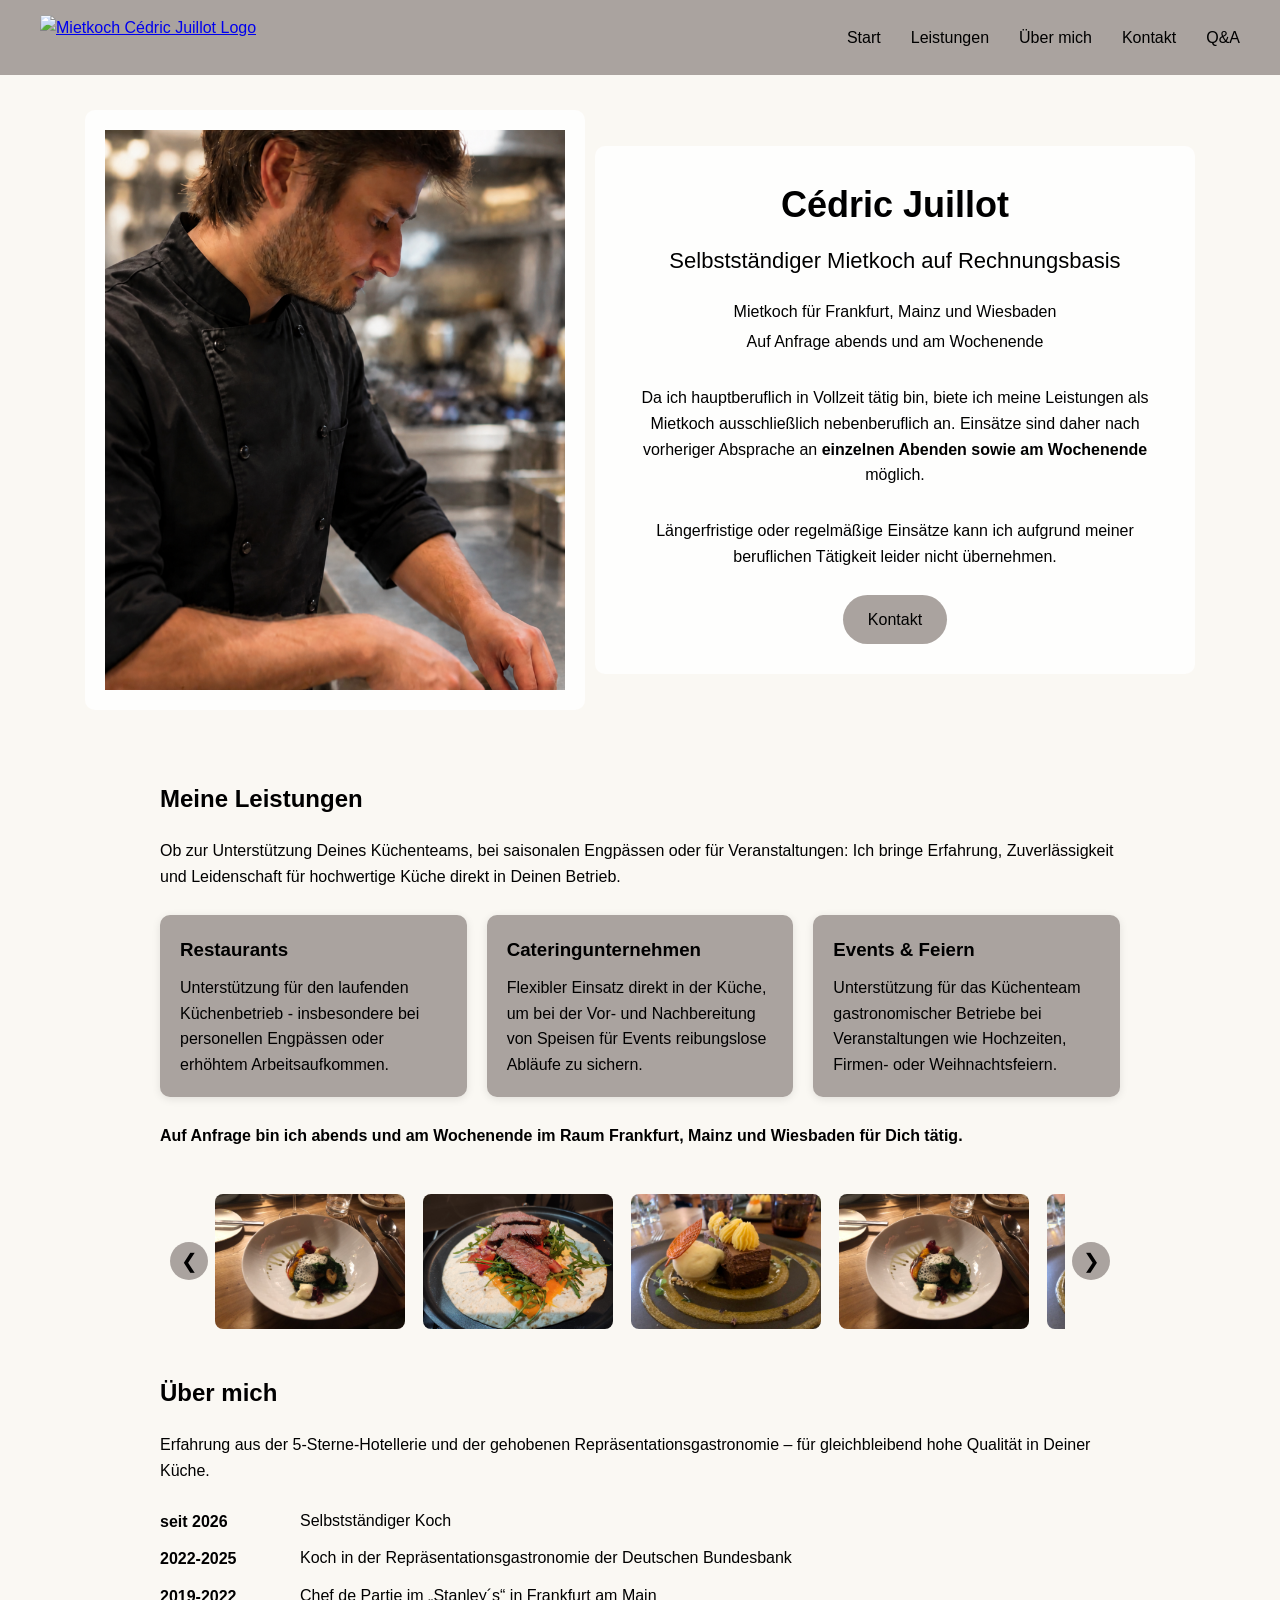
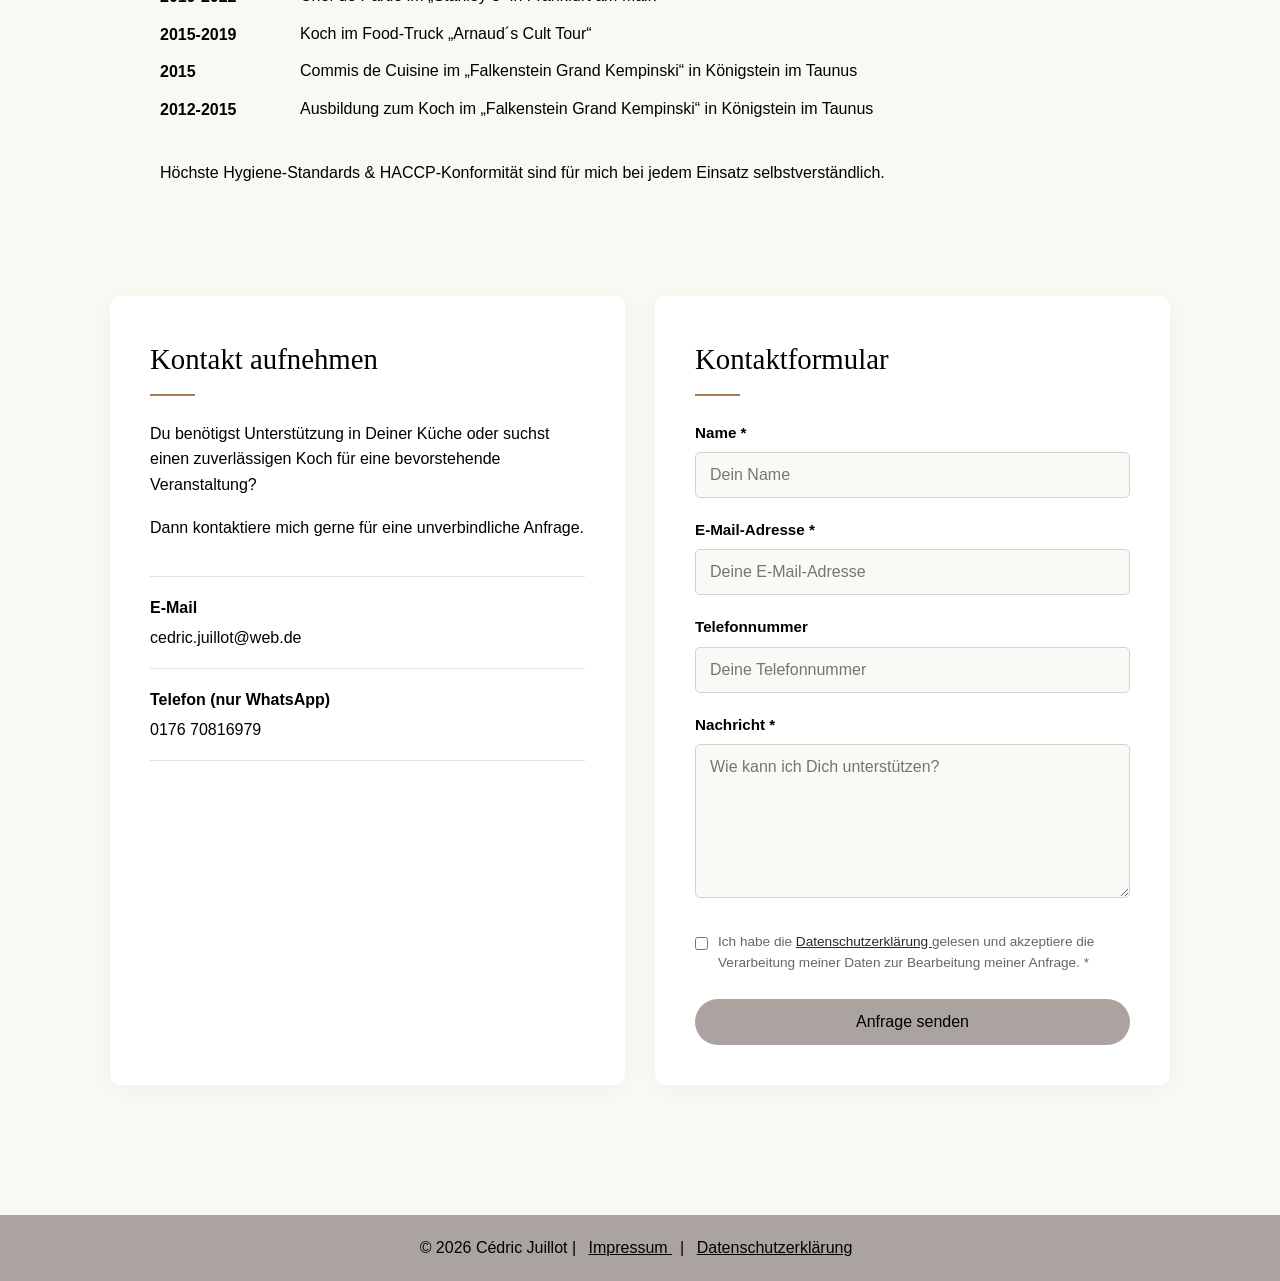
==== commit 20487c12: "Add files via upload" ====
--- a/index.html
+++ b/index.html
@@ -71,7 +71,15 @@
      NAVIGATION
 ========================= -->
 
+<!-- =========================
+     NAVIGATION
+========================= -->
+
 <header>
+
+    <a href="#start" class="logo">
+        <img src="pictures/logo_transparent_klein.png" alt="Mietkoch Cédric Juillot Logo">
+    </a>
 
     <nav>
 
--- a/Juillot_Cedric.css
+++ b/Juillot_Cedric.css
@@ -38,39 +38,35 @@
 
 header {
     position: fixed;
-
     top: 0;
     left: 0;
-
     width: 100%;
-
     background: #aaa39f;
-
     padding: 15px 40px;
-
     z-index: 1000;
-
     display: flex;
-    justify-content: flex-end;
+    justify-content: space-between; /* Schiebt Logo ganz nach links und Nav nach rechts */
     align-items: center;
-}
-
+    box-sizing: border-box; /* Wichtig wegen des Paddings, damit es nicht überbreit wird */
+}
+
+.logo img {
+    height: 45px; /* Passe hier die gewünschte Höhe des Logos an */
+    width: auto;
+    display: block;
+}
 
 nav {
     display: flex;
     align-items: center;
-
     gap: 30px;
 }
-
 
 nav a {
     color: black;
     text-decoration: none;
-
     font-size: 16px;
 }
-
 
 nav a:hover {
     text-decoration: underline;
@@ -625,7 +621,7 @@
 
 
 .detail a:hover {
-    t transform: translateY(-3px);
+    transform: translateY(-3px);
     box-shadow: 0 8px 25px rgba(0, 0, 0, 0.2);
     text-decoration: none;
 }
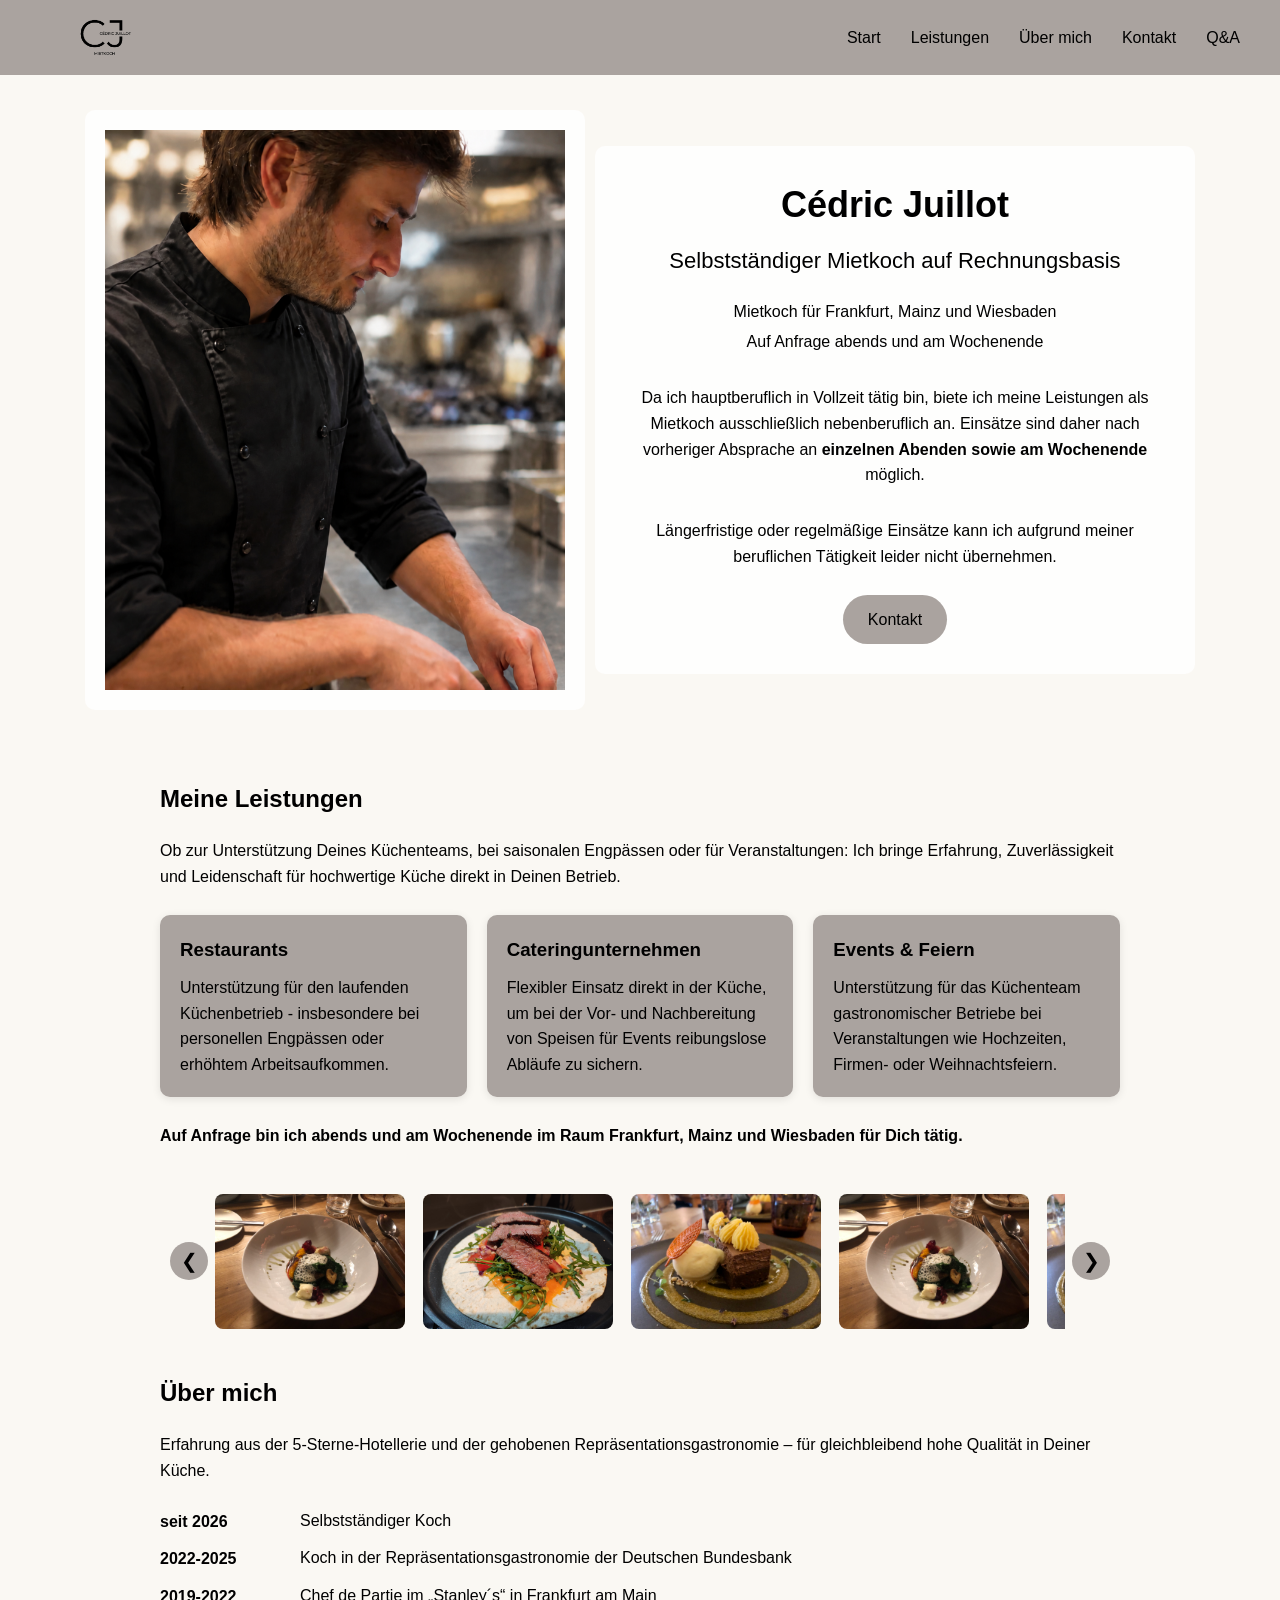
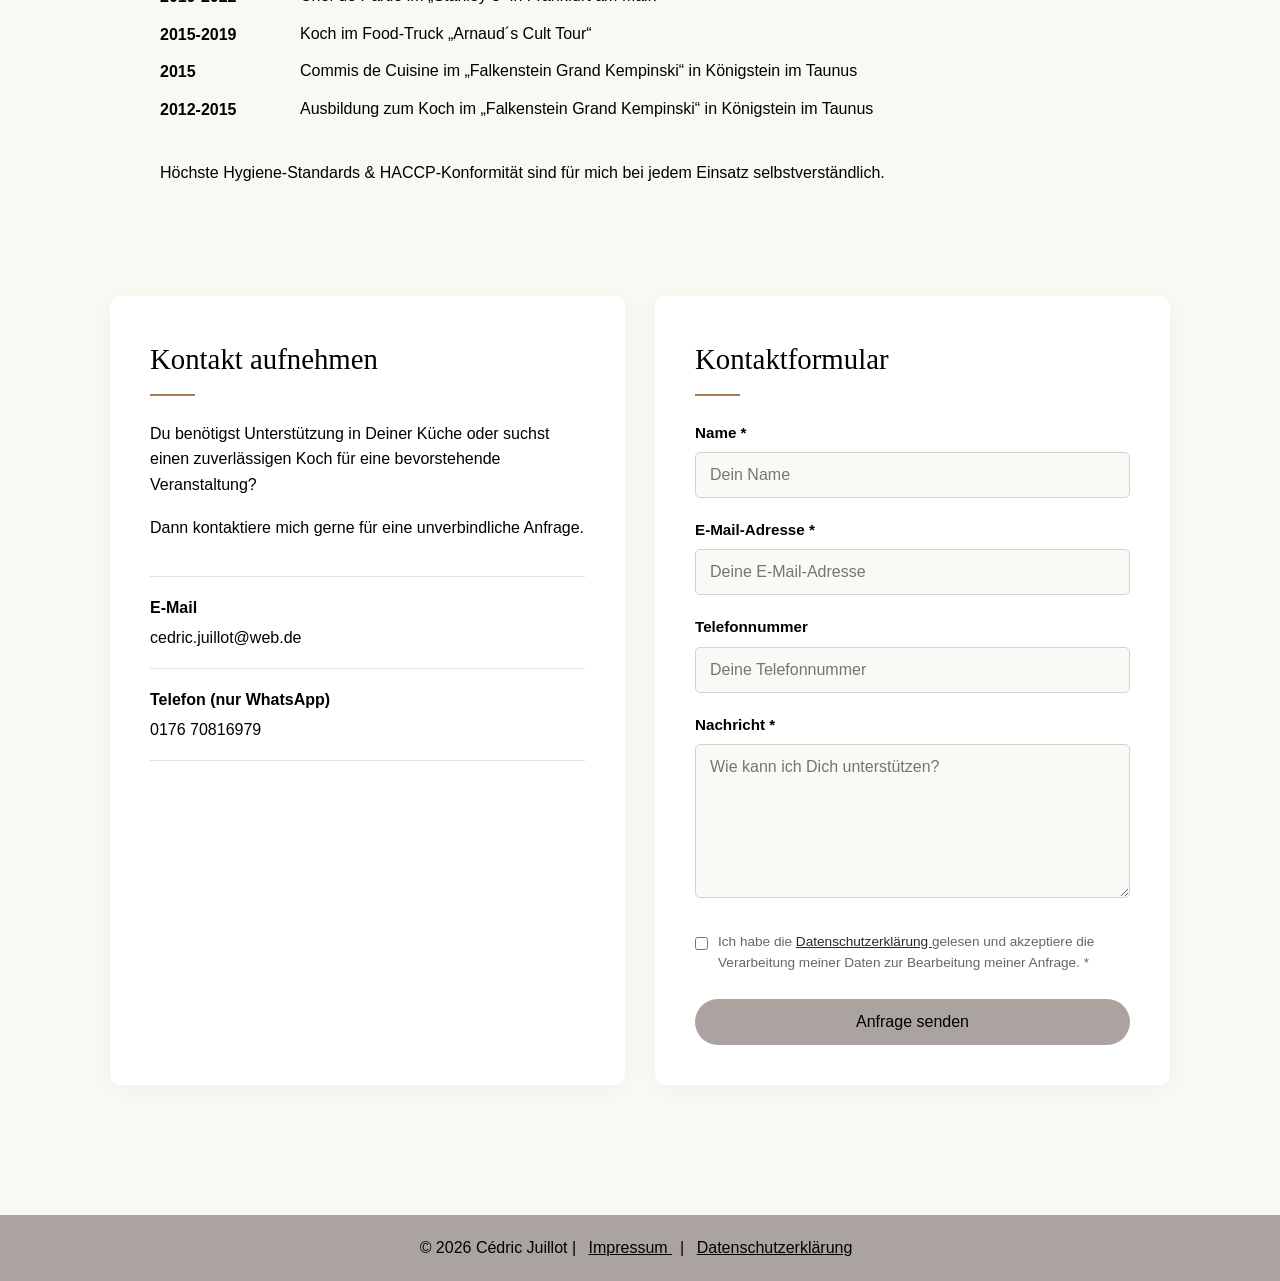
==== commit dd206aea: "Add files via upload" ====
--- a/index.html
+++ b/index.html
@@ -71,17 +71,20 @@
      NAVIGATION
 ========================= -->
 
-<!-- =========================
-     NAVIGATION
-========================= -->
-
 <header>
 
     <a href="#start" class="logo">
         <img src="pictures/logo_transparent_klein.png" alt="Mietkoch Cédric Juillot Logo">
     </a>
 
-    <nav>
+    <!-- Sandwich-Button (Burger-Menü Icon) -->
+    <button class="menu-toggle" id="menuToggle" aria-label="Menü öffnen">
+        <span></span>
+        <span></span>
+        <span></span>
+    </button>
+
+    <nav id="mainNav">
 
         <a href="#start">Start</a>
         <a href="#leistungen">Leistungen</a>
@@ -694,6 +697,26 @@
 
 <script>
 
+/* =========================================
+   SANDWICH-MENÜ STEUERUNG
+========================================= */
+const menuToggle = document.getElementById("menuToggle");
+const mainNav = document.getElementById("mainNav");
+
+menuToggle.addEventListener("click", function () {
+    menuToggle.classList.toggle("active");
+    mainNav.classList.toggle("active");
+});
+
+// Menü automatisch schließen, wenn man auf einen Link klickt
+const navLinks = mainNav.querySelectorAll("a");
+navLinks.forEach(link => {
+    link.addEventListener("click", function () {
+        menuToggle.classList.remove("active");
+        mainNav.classList.remove("active");
+    });
+});
+
 
 /* =========================================
    NACH OBEN
--- a/Juillot_Cedric.css
+++ b/Juillot_Cedric.css
@@ -33,7 +33,7 @@
 
 
 /* =========================================
-   HEADER / NAVIGATION
+   HEADER / NAVIGATION & BURGER-MENÜ
 ========================================= */
 
 header {
@@ -45,16 +45,53 @@
     padding: 15px 40px;
     z-index: 1000;
     display: flex;
-    justify-content: space-between; /* Schiebt Logo ganz nach links und Nav nach rechts */
+    justify-content: space-between;
     align-items: center;
-    box-sizing: border-box; /* Wichtig wegen des Paddings, damit es nicht überbreit wird */
+    box-sizing: border-box;
 }
 
 .logo img {
-    height: 45px; /* Passe hier die gewünschte Höhe des Logos an */
+    height: 45px;
     width: auto;
     display: block;
 }
+
+/* Sandwich-Button (Standard auf Desktop unsichtbar) */
+.menu-toggle {
+    display: none;
+    background: transparent;
+    border: none;
+    cursor: pointer;
+    flex-direction: column;
+    justify-content: space-between;
+    width: 30px;
+    height: 22px;
+    padding: 0;
+    z-index: 1001;
+}
+
+.menu-toggle span {
+    display: block;
+    width: 100%;
+    height: 3px;
+    background: black;
+    border-radius: 2px;
+    transition: all 0.3s ease;
+}
+
+/* Animation des Burgers zum "X" bei aktivem Menü */
+.menu-toggle.active span:nth-child(1) {
+    transform: translateY(9.5px) rotate(45deg);
+}
+
+.menu-toggle.active span:nth-child(2) {
+    opacity: 0;
+}
+
+.menu-toggle.active span:nth-child(3) {
+    transform: translateY(-9.5px) rotate(-45deg);
+}
+
 
 nav {
     display: flex;
@@ -78,10 +115,6 @@
    HERO / STARTSEITE
 ========================================= */
 
-/* =========================================
-   HERO / STARTSEITE
-========================================= */
-
 .hero {
     background: url("kochen.jpg") center / cover;
 
@@ -733,7 +766,7 @@
 
     border: none;
 
-    border-radius: 50px; /* Abgerundete Pillenform */
+    border-radius: 50px;
 
     background: #aaa39f;
 
@@ -841,38 +874,53 @@
 
 
 /* =========================================
-   MOBILE
-========================================= */
-
-/* =========================================
-   MOBILE
+   MOBILE (BURGER-MENÜ AB 700PX)
 ========================================= */
 
 @media (max-width: 700px) {
 
-
-    /* Header */
-
+    /* Header & Burger-Button anzeigen */
     header {
-        padding: 10px 15px;
-
-        justify-content: center;
-    }
-
-
+        padding: 12px 20px;
+        justify-content: space-between;
+    }
+
+    .menu-toggle {
+        display: flex; /* Burger-Symbol auf Mobile einblenden */
+    }
+
+    .logo img {
+        height: 38px;
+    }
+
+    /* Navigation als Dropdown-Menü unter dem Header */
     nav {
+        position: absolute;
+        top: 100%;
+        left: 0;
         width: 100%;
-
-        justify-content: center;
-
-        flex-wrap: wrap;
-
-        gap: 8px 18px;
-    }
-
+        background: #aaa39f;
+        flex-direction: column;
+        align-items: center;
+        gap: 0;
+        max-height: 0;
+        overflow: hidden;
+        transition: max-height 0.3s ease-in-out, padding 0.3s ease;
+        box-shadow: 0 10px 15px rgba(0,0,0,0.1);
+    }
 
     nav a {
-        font-size: 14px;
+        width: 100%;
+        text-align: center;
+        padding: 15px 0;
+        border-top: 1px solid rgba(0, 0, 0, 0.08);
+        font-size: 16px;
+    }
+
+    /* Wird per JavaScript (.active) geöffnet */
+    nav.active {
+        max-height: 300px;
+        padding-bottom: 10px;
     }
 
 
@@ -890,17 +938,15 @@
     }
 
 
-  /* Mobile / Hero Bild */
-    /* Hero Bild für Smartphones ohne Rahmen */
     .hero img {
         position: relative;
         width: 100%;
         max-width: 100%;
-        height: 250px; /* Höhe je nach Wunsch anpassen */
-        padding: 0;          /* Entfernt den Innenabstand (Rahmen-Effekt) */
-        background: none;    /* Entfernt den weißen Hintergrund */
-        border-radius: 10px;    /* Optional: Falls die Ecken nicht mehr abgerundet sein sollen */
-        object-fit: contain; /* Zeigt das gesamte Bild ohne Abschneiden */
+        height: 250px;
+        padding: 0;
+        background: none;
+        border-radius: 10px;
+        object-fit: contain;
     }
 
 
@@ -925,7 +971,7 @@
 
     .hero p {
         font-size: 16px;
-    
+    }
 
 
 
@@ -1137,32 +1183,24 @@
 
 @media (max-width: 400px) {
 
-
-    nav {
-        gap: 6px 12px;
-    }
-
-
-    nav a {
-        font-size: 13px;
-    }
-
+    .logo img {
+        height: 32px;
+    }
 
     .hero {
         padding-top: 20px;
     }
 
 
-    /* Hero Bild für Smartphones ohne Rahmen */
     .hero img {
         position: relative;
         width: 100%;
         max-width: 100%;
-        height: 250px; /* Höhe je nach Wunsch anpassen */
-        padding: 0;          /* Entfernt den Innenabstand (Rahmen-Effekt) */
-        background: none;    /* Entfernt den weißen Hintergrund */
-        border-radius: 30px;    /* Optional: Falls die Ecken nicht mehr abgerundet sein sollen */
-        object-fit: contain; /* Zeigt das gesamte Bild ohne Abschneiden */
+        height: 250px;
+        padding: 0;
+        background: none;
+        border-radius: 30px;
+        object-fit: contain;
     }
 
 
